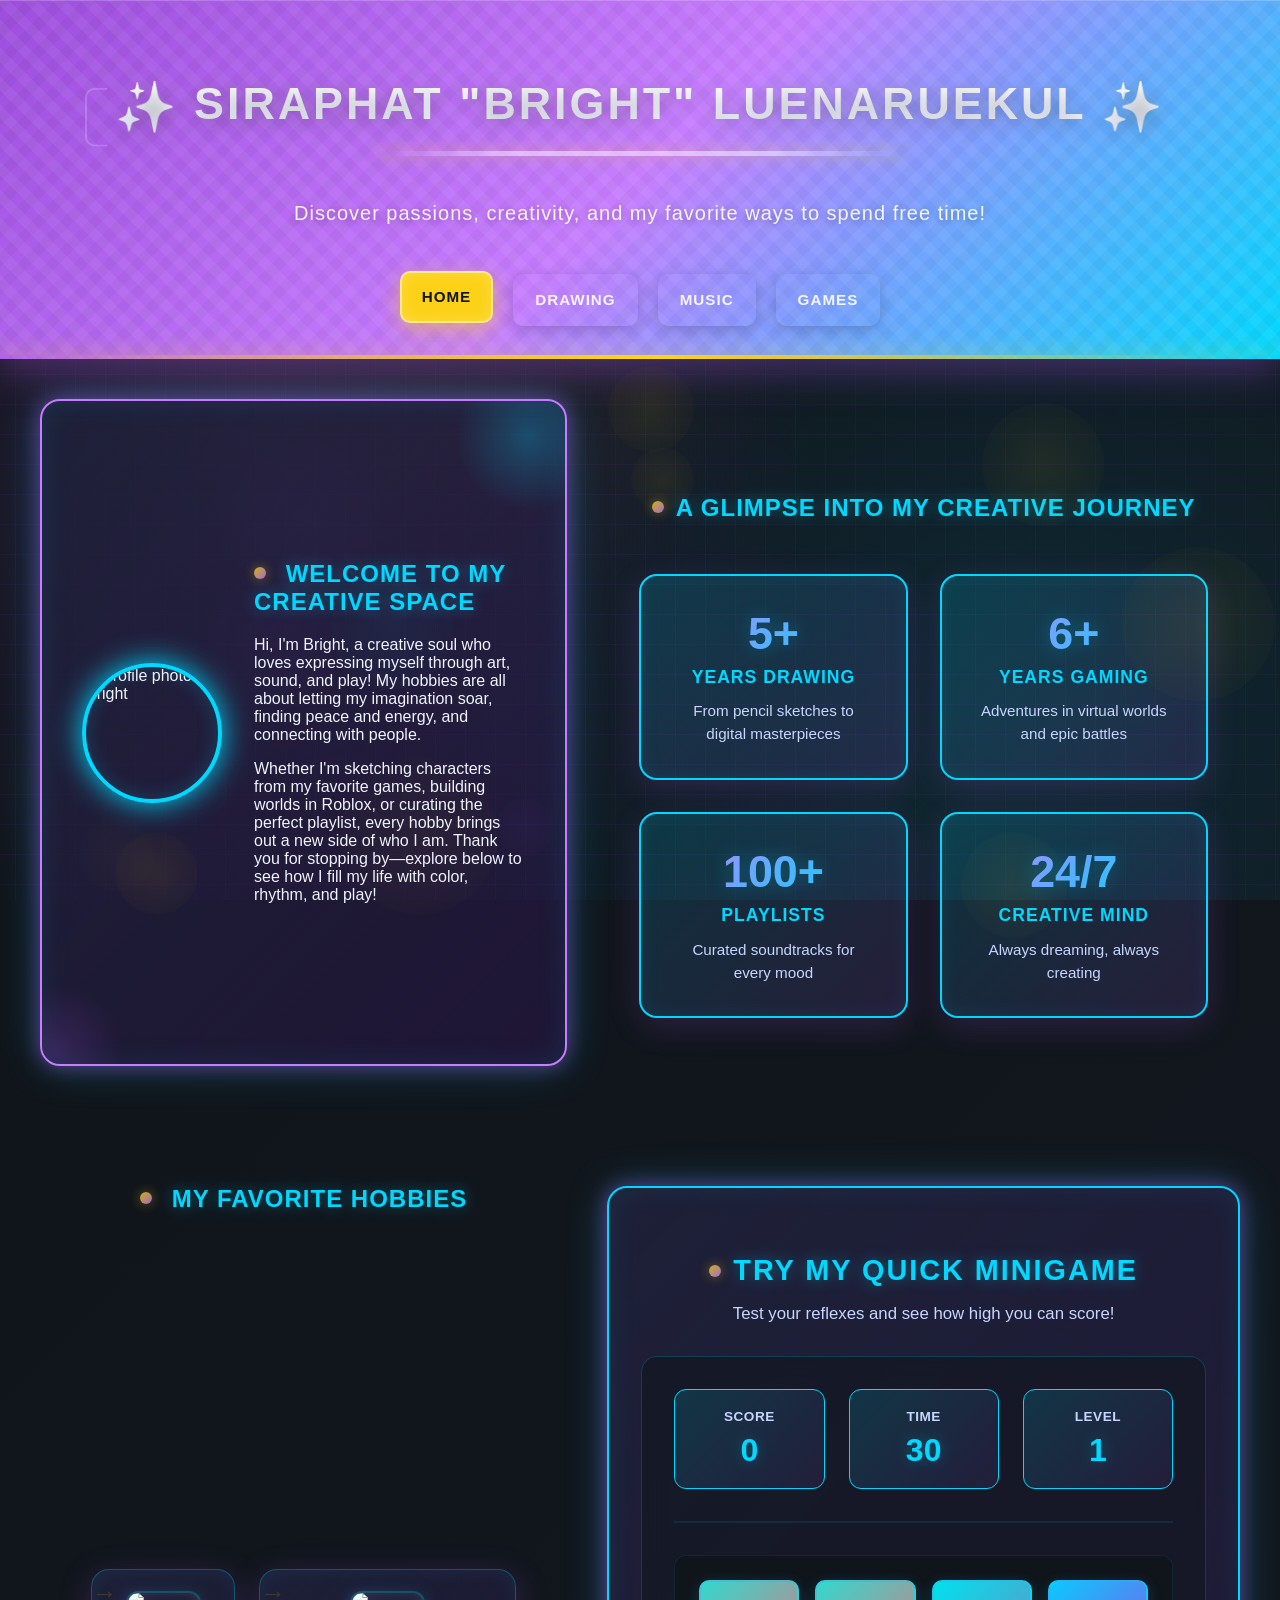
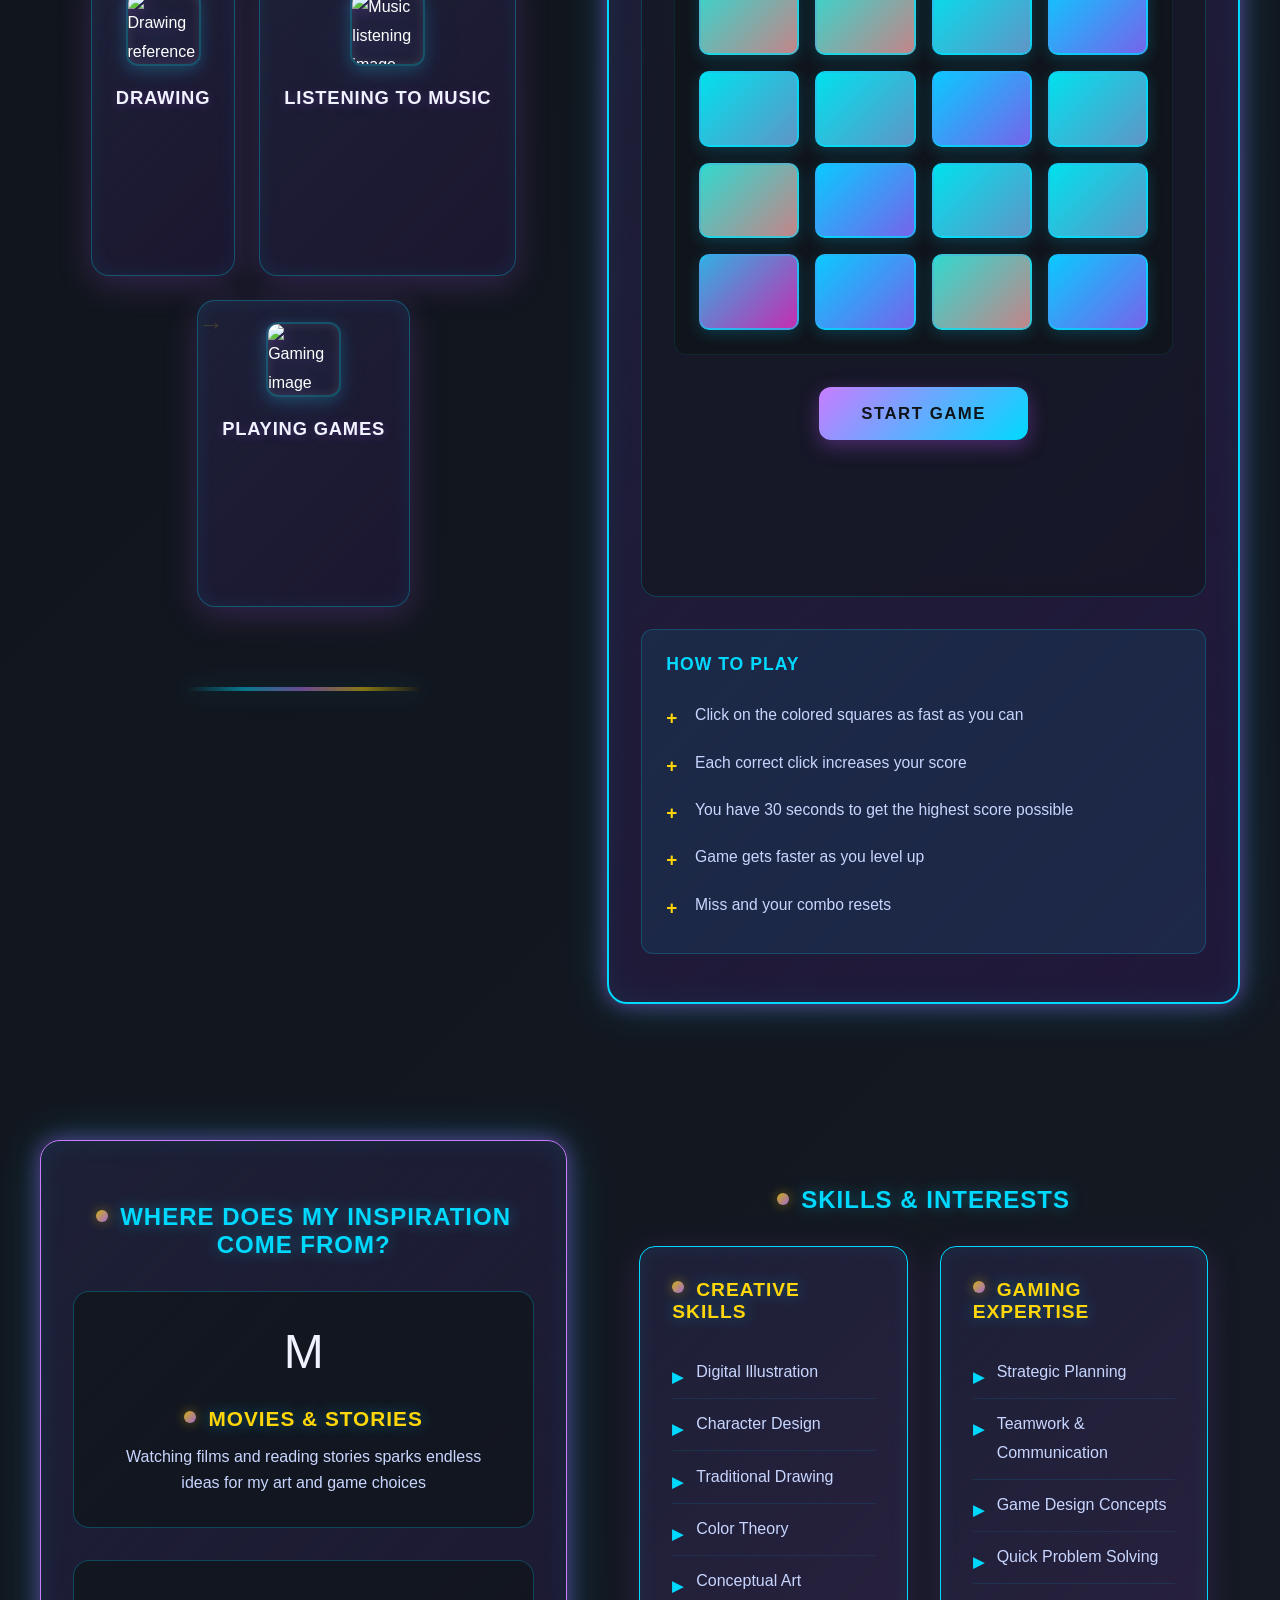
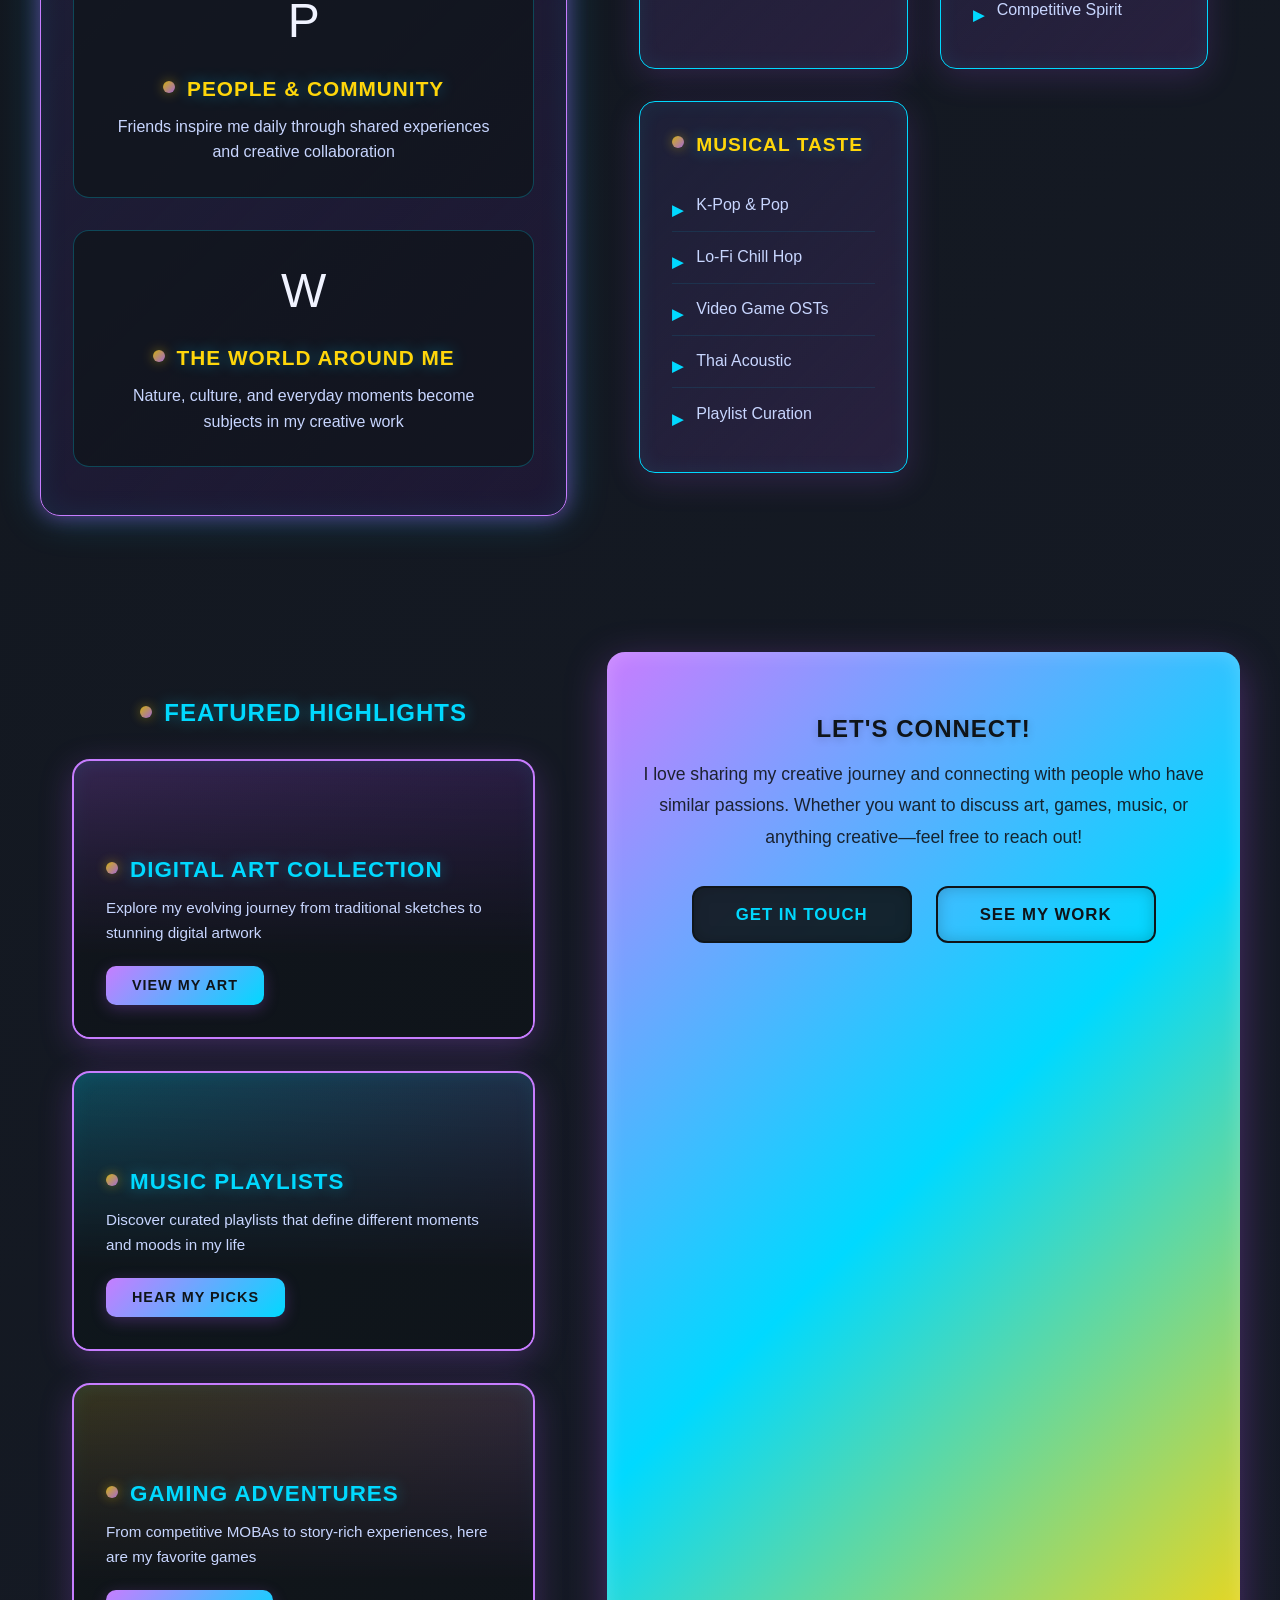
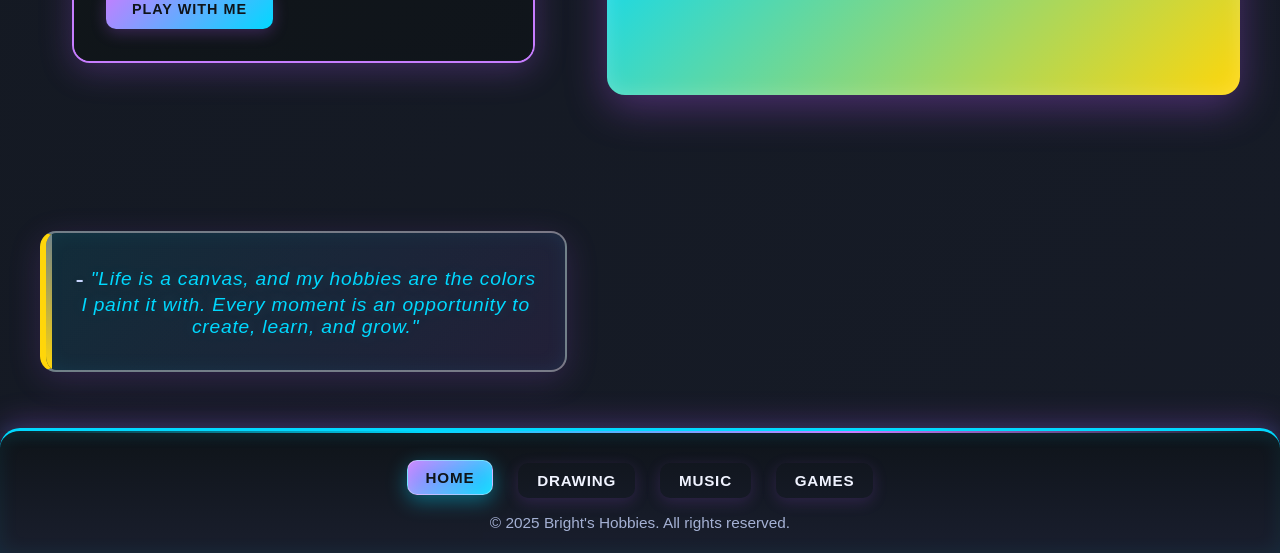
==== index.html @ bea77c14 "Add files via upload" ====
<!DOCTYPE html>
<html lang="en">
<head>
    <meta charset="utf-8">
    <meta name="viewport" content="width=device-width, initial-scale=1">
    <meta name="description" content="Bright's Hobbies — art, music, and games. Explore my favorite ways to spend free time: drawing, listening to music, and gaming.">
    <title>Bright's Hobbies</title>
    <link rel="stylesheet" href="style.css">
</head>
<body>
    <header>
        <div class="header-inner">
            <h1>
                <span style="font-size:1.1em;vertical-align:middle;">✨</span>
                Siraphat "Bright" Luenaruekul
                <span style="font-size:1.1em;vertical-align:middle;">✨</span>
            </h1>
            <p class="subtitle">Discover passions, creativity, and my favorite ways to spend free time!</p>

            <nav aria-label="Primary" class="primary-nav">
                <ul>
                    <li><a href="index.html" class="current" aria-current="page">Home</a></li>
                    <li><a href="drawing.html">Drawing</a></li>
                    <li><a href="music.html">Music</a></li>
                    <li><a href="games.html">Games</a></li>
                </ul>
            </nav>
        </div>
    </header>

    <main class="home-main" id="content">
        <!-- Welcome Section -->
        <section class="about-me" aria-labelledby="about-heading">
            <img src="https://images.unsplash.com/photo-1511512578047-dfb367046420?auto=format&fit=crop&w=400&q=80"
                 alt="Profile photo of Bright"
                 class="profile-img">
            <div>
                <h2 id="about-heading">
                    Welcome to My Creative Space
                </h2>
                <p>
                    Hi, I'm Bright, a creative soul who loves expressing myself through art, sound, and play!
                    My hobbies are all about letting my imagination soar, finding peace and energy, and connecting with people.
                </p>
                <p>
                    Whether I'm sketching characters from my favorite games, building worlds in Roblox, or curating the perfect playlist, every hobby brings out a new side of who I am.
                    Thank you for stopping by—explore below to see how I fill my life with color, rhythm, and play!
                </p>
            </div>
        </section>

        <!-- Quick Stats Section -->
        <section class="stats-section">
            <h2 style="grid-column: 1 / -1; text-align: center;">A Glimpse Into My Creative Journey</h2>
            <div class="stats-grid">
                <div class="stat-card">
                    <div class="stat-number">5+</div>
                    <div class="stat-label">Years Drawing</div>
                    <p class="stat-desc">From pencil sketches to digital masterpieces</p>
                </div>
                <div class="stat-card">
                    <div class="stat-number">6+</div>
                    <div class="stat-label">Years Gaming</div>
                    <p class="stat-desc">Adventures in virtual worlds and epic battles</p>
                </div>
                <div class="stat-card">
                    <div class="stat-number">100+</div>
                    <div class="stat-label">Playlists</div>
                    <p class="stat-desc">Curated soundtracks for every mood</p>
                </div>
                <div class="stat-card">
                    <div class="stat-number">24/7</div>
                    <div class="stat-label">Creative Mind</div>
                    <p class="stat-desc">Always dreaming, always creating</p>
                </div>
            </div>
        </section>

        <!-- Main Hobbies Grid -->
        <section class="hobbies-section" aria-labelledby="hobbies-heading">
            <h2 id="hobbies-heading" style="grid-column: 1 / -1; text-align: center;">
                My Favorite Hobbies
            </h2>

            <ul class="hobbies-grid" role="list">
                <li role="listitem">
                    <a href="drawing.html">
                        <img src="https://images.unsplash.com/photo-1506744038136-46273834b3fb?auto=format&fit=crop&w=400&q=80" alt="Drawing reference image">
                        <span>Drawing</span>
                    </a>
                </li>

                <li role="listitem">
                    <a href="music.html">
                        <img src="https://images.unsplash.com/photo-1511671782779-c97d3d27a1d4?auto=format&fit=crop&w=400&q=80" alt="Music listening image">
                        <span>Listening to Music</span>
                    </a>
                </li>

                <li role="listitem">
                    <a href="games.html">
                        <img src="https://images.unsplash.com/photo-1511512578047-dfb367046420?auto=format&fit=crop&w=400&q=80" alt="Gaming image">
                        <span>Playing Games</span>
                    </a>
                </li>
            </ul>

            <hr class="section-divider" aria-hidden="true">
        </section>

        <!-- MINIGAME SECTION -->
        <section class="minigame-section">
            <h2>Try My Quick Minigame</h2>
            <p class="minigame-subtitle">Test your reflexes and see how high you can score!</p>
            
            <div class="minigame-container">
                <div class="game-info">
                    <div class="game-stat">
                        <span class="stat-label">Score</span>
                        <span class="stat-value" id="gameScore">0</span>
                    </div>
                    <div class="game-stat">
                        <span class="stat-label">Time</span>
                        <span class="stat-value" id="gameTime">30</span>
                    </div>
                    <div class="game-stat">
                        <span class="stat-label">Level</span>
                        <span class="stat-value" id="gameLevel">1</span>
                    </div>
                </div>

                <div class="game-board" id="gameBoard">
                    <!-- Game squares will be generated here -->
                </div>

                <div class="game-controls">
                    <button id="startGameBtn" class="game-btn game-btn-start">Start Game</button>
                    <button id="restartGameBtn" class="game-btn game-btn-restart" style="display: none;">Play Again</button>
                </div>

                <div id="gameMessage" class="game-message"></div>
            </div>

            <div class="game-instructions">
                <h4>How to Play</h4>
                <ul>
                    <li>Click on the colored squares as fast as you can</li>
                    <li>Each correct click increases your score</li>
                    <li>You have 30 seconds to get the highest score possible</li>
                    <li>Game gets faster as you level up</li>
                    <li>Miss and your combo resets</li>
                </ul>
            </div>
        </section>

        <!-- Inspiration Section -->
        <section class="inspiration-section">
            <h2>Where Does My Inspiration Come From?</h2>
            <div class="inspiration-grid">
                <div class="inspiration-card">
                    <div class="inspiration-icon">M</div>
                    <h3>Movies & Stories</h3>
                    <p>Watching films and reading stories sparks endless ideas for my art and game choices</p>
                </div>
                <div class="inspiration-card">
                    <div class="inspiration-icon">P</div>
                    <h3>People & Community</h3>
                    <p>Friends inspire me daily through shared experiences and creative collaboration</p>
                </div>
                <div class="inspiration-card">
                    <div class="inspiration-icon">W</div>
                    <h3>The World Around Me</h3>
                    <p>Nature, culture, and everyday moments become subjects in my creative work</p>
                </div>
            </div>
        </section>

        <!-- Skills & Interests -->
        <section class="skills-section">
            <h2>Skills & Interests</h2>
            <div class="skills-container">
                <div class="skills-column">
                    <h3>Creative Skills</h3>
                    <ul class="skills-list">
                        <li>Digital Illustration</li>
                        <li>Character Design</li>
                        <li>Traditional Drawing</li>
                        <li>Color Theory</li>
                        <li>Conceptual Art</li>
                    </ul>
                </div>
                <div class="skills-column">
                    <h3>Gaming Expertise</h3>
                    <ul class="skills-list">
                        <li>Strategic Planning</li>
                        <li>Teamwork & Communication</li>
                        <li>Game Design Concepts</li>
                        <li>Quick Problem Solving</li>
                        <li>Competitive Spirit</li>
                    </ul>
                </div>
                <div class="skills-column">
                    <h3>Musical Taste</h3>
                    <ul class="skills-list">
                        <li>K-Pop & Pop</li>
                        <li>Lo-Fi Chill Hop</li>
                        <li>Video Game OSTs</li>
                        <li>Thai Acoustic</li>
                        <li>Playlist Curation</li>
                    </ul>
                </div>
            </div>
        </section>

        <!-- Featured Works Section -->
        <section class="featured-section">
            <h2>Featured Highlights</h2>
            <div class="featured-grid">
                <div class="featured-card featured-drawing">
                    <div class="featured-content">
                        <h3>Digital Art Collection</h3>
                        <p>Explore my evolving journey from traditional sketches to stunning digital artwork</p>
                        <a href="drawing.html" class="featured-link">View My Art</a>
                    </div>
                </div>
                <div class="featured-card featured-music">
                    <div class="featured-content">
                        <h3>Music Playlists</h3>
                        <p>Discover curated playlists that define different moments and moods in my life</p>
                        <a href="music.html" class="featured-link">Hear My Picks</a>
                    </div>
                </div>
                <div class="featured-card featured-games">
                    <div class="featured-content">
                        <h3>Gaming Adventures</h3>
                        <p>From competitive MOBAs to story-rich experiences, here are my favorite games</p>
                        <a href="games.html" class="featured-link">Play With Me</a>
                    </div>
                </div>
            </div>
        </section>

        <!-- Contact/Connect Section -->
        <section class="connect-section">
            <h2>Let's Connect!</h2>
            <p>I love sharing my creative journey and connecting with people who have similar passions. Whether you want to discuss art, games, music, or anything creative—feel free to reach out!</p>
            <div class="connect-buttons">
                <button class="connect-btn" onclick="alert('Email: bright@example.com')">Get In Touch</button>
                <a href="drawing.html" class="connect-btn connect-btn-secondary">See My Work</a>
            </div>
        </section>

        <!-- Testimonial/Quote Section -->
        <aside class="quote" aria-label="Quote">
            <span style="font-size:1.3em;vertical-align:middle;">-</span>
            <em>"Life is a canvas, and my hobbies are the colors I paint it with. Every moment is an opportunity to create, learn, and grow."</em>
        </aside>
    </main>

    <footer>
        <nav aria-label="Footer">
            <a href="index.html" class="current">Home</a>
            <a href="drawing.html">Drawing</a>
            <a href="music.html">Music</a>
            <a href="games.html">Games</a>
        </nav>
        <p>&copy; 2025 Bright's Hobbies. All rights reserved.</p>
    </footer>

    <script src="decorations.js"></script>
    <script src="page-transitions-advanced.js"></script>
    <script src="minigame.js"></script>
</body>
</html>
---- style.css ----
:root {
    /* New vibrant color theme */
    --bg1: #0f1419;
    --bg2: #1a1f2e;
    --primary: #9d4edd;
    --primary-light: #c77dff;
    --primary-dark: #5a189a;
    --accent-teal: #00d9ff;
    --accent-gold: #ffd60a;
    --accent-pink: #ff006e;
    --text: #f0f3ff;
    --text-secondary: #c8d6ff;
    --card-bg: #1e2139;
    --glass: rgba(15, 20, 25, 0.7);
    --neon-glow: 0 0 20px #9d4edd88, 0 0 40px #00d9ff44;
    --shadow: 0 4px 20px rgba(157, 78, 221, 0.2);
}

* {
    box-sizing: border-box;
}

body {
    margin: 0;
    font-family: 'Segoe UI', 'Roboto', 'Inter', Arial, sans-serif;
    min-height: 100vh;
    color: var(--text);
    background: linear-gradient(135deg, var(--bg1) 0%, var(--bg2) 50%, var(--primary-dark) 100%);
    background-size: 300% 300%;
    animation: animateBG 15s ease-in-out infinite;
    display: flex;
    flex-direction: column;
    position: relative;
    overflow-x: hidden;
}

@keyframes animateBG {
    0% { background-position: 0% 50%; }
    50% { background-position: 100% 50%; }
    100% { background-position: 0% 50%; }
}

/* Multi-layer background effects */
body::before {
    content: "";
    position: fixed;
    top: 0;
    left: 0;
    width: 100%;
    height: 100%;
    background: 
        radial-gradient(circle at 20% 50%, rgba(157, 78, 221, 0.15) 0%, transparent 50%),
        radial-gradient(circle at 80% 80%, rgba(0, 217, 255, 0.1) 0%, transparent 50%),
        radial-gradient(circle at 30% 20%, rgba(255, 214, 10, 0.08) 0%, transparent 40%);
    animation: gradientShift 20s ease-in-out infinite;
    pointer-events: none;
    z-index: 0;
}

@keyframes gradientShift {
    0%, 100% { 
        background: 
            radial-gradient(circle at 20% 50%, rgba(157, 78, 221, 0.15) 0%, transparent 50%),
            radial-gradient(circle at 80% 80%, rgba(0, 217, 255, 0.1) 0%, transparent 50%),
            radial-gradient(circle at 30% 20%, rgba(255, 214, 10, 0.08) 0%, transparent 40%);
    }
    50% { 
        background: 
            radial-gradient(circle at 80% 50%, rgba(157, 78, 221, 0.15) 0%, transparent 50%),
            radial-gradient(circle at 20% 80%, rgba(0, 217, 255, 0.1) 0%, transparent 50%),
            radial-gradient(circle at 70% 80%, rgba(255, 214, 10, 0.08) 0%, transparent 40%);
    }
}

/* Animated grid overlay */
body::after {
    content: "";
    position: fixed;
    top: 0;
    left: 0;
    width: 100%;
    height: 100%;
    background-image: 
        linear-gradient(0deg, transparent 24%, rgba(157, 78, 221, 0.05) 25%, rgba(157, 78, 221, 0.05) 26%, transparent 27%, transparent 74%, rgba(157, 78, 221, 0.05) 75%, rgba(157, 78, 221, 0.05) 76%, transparent 77%, transparent),
        linear-gradient(90deg, transparent 24%, rgba(0, 217, 255, 0.04) 25%, rgba(0, 217, 255, 0.04) 26%, transparent 27%, transparent 74%, rgba(0, 217, 255, 0.04) 75%, rgba(0, 217, 255, 0.04) 76%, transparent 77%, transparent);
    background-size: 60px 60px;
    pointer-events: none;
    z-index: 0;
    animation: gridMove 20s linear infinite;
}

@keyframes gridMove {
    0% { background-position: 0 0; }
    100% { background-position: 60px 60px; }
}

main, footer {
    position: relative;
    z-index: 2;
}

/* ====== HEADER STYLES ====== */
header {
    padding: 3rem 1rem 1.5rem 1rem;
    background: linear-gradient(135deg, var(--primary) 0%, var(--primary-light) 50%, var(--accent-teal) 100%);
    color: white;
    text-align: center;
    position: relative;
    box-shadow: 0 10px 40px rgba(157, 78, 221, 0.4), inset 0 1px 0 rgba(255,255,255,0.2);
    z-index: 10;
    overflow: hidden;
}

/* Header decorative patterns */
header::before {
    content: "";
    position: absolute;
    top: 0;
    left: 0;
    right: 0;
    bottom: 0;
    background: 
        repeating-linear-gradient(45deg, transparent, transparent 10px, rgba(255,255,255,0.05) 10px, rgba(255,255,255,0.05) 20px),
        repeating-linear-gradient(-45deg, transparent, transparent 10px, rgba(0,0,0,0.03) 10px, rgba(0,0,0,0.03) 20px);
    pointer-events: none;
}

header::after {
    content: "";
    position: absolute;
    bottom: 0;
    left: 0;
    right: 0;
    height: 4px;
    background: linear-gradient(90deg, transparent, var(--accent-gold), transparent);
    box-shadow: 0 0 20px rgba(255, 214, 10, 0.6);
}

header h1 {
    margin-bottom: 0.3em;
    font-size: 2.8rem;
    letter-spacing: 3px;
    text-shadow: 0 4px 20px rgba(0,0,0,0.3), 0 0 30px rgba(255,255,255,0.2);
    display: inline-block;
    position: relative;
    z-index: 2;
    font-weight: 900;
    text-transform: uppercase;
    background: linear-gradient(180deg, #ffffff 0%, #e0e7ff 100%);
    -webkit-background-clip: text;
    -webkit-text-fill-color: transparent;
    background-clip: text;
}

/* Decorative corner elements */
header h1::before {
    content: "";
    position: absolute;
    left: -30px;
    top: 50%;
    transform: translateY(-50%);
    width: 20px;
    height: 70%;
    border: 2px solid rgba(255,255,255,0.3);
    border-right: none;
    border-radius: 10px 0 0 10px;
    opacity: 0.6;
    animation: bracketGlow 2s ease-in-out infinite;
}

@keyframes bracketGlow {
    0%, 100% { box-shadow: 0 0 0 rgba(255, 214, 10, 0); }
    50% { box-shadow: inset 0 0 10px rgba(255, 214, 10, 0.4); }
}

header h1::after {
    content: "";
    display: block;
    margin: 15px auto 0 auto;
    width: 50%;
    height: 5px;
    border-radius: 3px;
    background: linear-gradient(90deg, transparent, rgba(255,255,255,0.5) 25%, rgba(255,255,255,0.5) 75%, transparent);
    transition: all 0.4s cubic-bezier(0.36, 1, 0.49, 0.98);
    box-shadow: 0 0 15px rgba(255, 214, 10, 0.4);
}

header:hover h1::after { 
    width: 80%;
    box-shadow: 0 0 25px rgba(255, 214, 10, 0.7), 0 0 40px rgba(0, 217, 255, 0.4);
}

.subtitle {
    font-size: 1.25rem;
    font-weight: 300;
    opacity: 0.95;
    text-shadow: 0 2px 8px rgba(0,0,0,0.3);
    position: relative;
    z-index: 2;
    letter-spacing: 1px;
    color: rgba(255,255,255,0.95);
}

.header-inner {
    max-width: 1100px;
    margin: 0 auto;
    display: flex;
    flex-direction: column;
    align-items: center;
    gap: 0.8rem;
    padding: 0 0.6rem;
    position: relative;
    z-index: 2;
}

.primary-nav {
    margin-top: 1rem;
    width: 100%;
}

.primary-nav ul {
    list-style: none;
    margin: 0;
    padding: 0;
    display: flex;
    gap: 1rem;
    justify-content: center;
    align-items: center;
    flex-wrap: wrap;
}

.primary-nav a {
    color: rgba(255,255,255,0.9);
    text-decoration: none;
    font-weight: 700;
    font-size: 1.05rem;
    padding: 10px 20px;
    border-radius: 10px;
    margin: 0 2px;
    transition: all 0.3s ease;
    border: 2px solid transparent;
    outline: none;
    box-shadow: 0 4px 15px rgba(0,0,0,0.2);
    display: inline-block;
    position: relative;
    overflow: hidden;
    text-transform: uppercase;
    letter-spacing: 1px;
    font-size: 0.95rem;
}

.primary-nav a::before {
    content: "";
    position: absolute;
    top: 0;
    left: -100%;
    width: 100%;
    height: 100%;
    background: rgba(255,255,255,0.2);
    transition: left 0.3s ease;
    z-index: -1;
}

.primary-nav a:hover::before {
    left: 0;
}

.primary-nav a.current,
.primary-nav a:hover,
.primary-nav a:focus {
    background: rgba(255, 214, 10, 0.95);
    color: #0f1419;
    border: 2px solid rgba(255,255,255,0.5);
    box-shadow: 0 6px 20px rgba(255, 214, 10, 0.5), inset 0 0 15px rgba(255,255,255,0.2);
    transform: translateY(-3px);
}

@media (max-width: 700px) {
    header h1 {
        font-size: 1.8rem;
        letter-spacing: 2px;
    }
    .primary-nav a { 
        padding: 8px 14px; 
        font-size: 0.85rem;
    }
}

/* ====== MAIN CONTENT ====== */
main.home-main {
    display: grid;
    grid-template-columns: 1fr 1.2fr;
    gap: 2.5rem;
    padding: 2.5rem;
}

@media (max-width: 900px) { 
    main.home-main { grid-template-columns: 1fr; } 
}

.about-me {
    background: linear-gradient(135deg, rgba(30, 33, 57, 0.9) 0%, rgba(90, 24, 154, 0.2) 100%);
    border-radius: 20px;
    box-shadow: var(--neon-glow), inset 0 0 30px rgba(0, 217, 255, 0.1);
    border: 2px solid var(--primary-light);
    padding: 2.5rem;
    display: flex;
    flex-direction: row;
    align-items: center;
    gap: 2rem;
    margin-bottom: 2rem;
    min-width: 220px;
    position: relative;
    overflow: hidden;
    transition: all 0.4s cubic-bezier(0.34, 1.56, 0.64, 1);
}

/* Decorative corner orbs */
.about-me::before {
    content: "";
    position: absolute;
    top: -40px;
    right: -40px;
    width: 150px;
    height: 150px;
    background: radial-gradient(circle, rgba(0, 217, 255, 0.25) 0%, transparent 70%);
    border-radius: 50%;
    animation: float-elem 5s ease-in-out infinite;
    z-index: 1;
}

.about-me::after {
    content: "";
    position: absolute;
    bottom: -50px;
    left: -50px;
    width: 130px;
    height: 130px;
    background: radial-gradient(circle, rgba(157, 78, 221, 0.2) 0%, transparent 70%);
    border-radius: 50%;
    animation: float-elem 6s ease-in-out infinite reverse;
    z-index: 1;
}

@keyframes float-elem {
    0%, 100% { transform: translate(0, 0) scale(1); }
    50% { transform: translate(20px, -20px) scale(1.15); }
}

.about-me:hover {
    transform: translateY(-10px);
    box-shadow: 0 0 40px #9d4edd, 0 0 60px #00d9ff60, inset 0 0 40px rgba(0, 217, 255, 0.15);
    border-color: var(--accent-teal);
}

.about-me .profile-img {
    width: 140px;
    height: 140px;
    border-radius: 50%;
    object-fit: cover;
    border: 4px solid var(--accent-teal);
    box-shadow: 0 0 30px var(--accent-teal), inset 0 0 20px rgba(0, 217, 255, 0.2);
    transition: all 0.4s ease;
    flex-shrink: 0;
    position: relative;
    z-index: 3;
}

.about-me .profile-img::after {
    content: "";
    position: absolute;
    inset: -6px;
    border-radius: 50%;
    border: 2px solid var(--accent-gold);
    opacity: 0;
    animation: pulse-border 2.5s ease-in-out infinite;
}

@keyframes pulse-border {
    0%, 100% { transform: scale(1); opacity: 0; }
    50% { transform: scale(1.08); opacity: 0.8; }
}

.about-me .profile-img:hover {
    transform: scale(1.12) rotate(-5deg);
    filter: brightness(1.2);
    box-shadow: 0 0 40px var(--accent-teal), 0 0 60px rgba(0, 217, 255, 0.4), inset 0 0 25px rgba(0, 217, 255, 0.3);
}

@media (max-width: 700px) { 
    .about-me { 
        flex-direction: column; 
        text-align: center; 
        gap: 1rem;
    } 
}

.hobbies-list {
    background: linear-gradient(135deg, rgba(30, 33, 57, 0.9) 0%, rgba(0, 217, 255, 0.1) 100%);
    border-radius: 20px;
    padding: 2rem;
    min-width: 220px;
    box-shadow: var(--neon-glow), inset 0 0 30px rgba(0, 217, 255, 0.08);
    border: 2px solid var(--accent-teal);
    position: relative;
    overflow: hidden;
}

.hobbies-list::before {
    content: "";
    position: absolute;
    top: 0;
    right: 0;
    width: 200px;
    height: 200px;
    background: linear-gradient(135deg, rgba(0, 217, 255, 0.15) 0%, transparent 60%);
    border-radius: 0 0 0 200px;
    pointer-events: none;
}

.hobbies-list::after {
    content: "";
    position: absolute;
    bottom: 0;
    left: 0;
    width: 150px;
    height: 150px;
    background: linear-gradient(45deg, rgba(157, 78, 221, 0.12) 0%, transparent 60%);
    border-radius: 0 150px 0 0;
    pointer-events: none;
}

.hobbies-grid, .games-grid {
    display: flex;
    flex-direction: row;
    list-style: none;
    gap: 1.5rem;
    flex-wrap: wrap;
    padding: 0;
    margin: 1.5rem 0 0 0;
    justify-content: center;
    position: relative;
    z-index: 2;
}

.hobbies-grid li, .games-grid li {
    background: linear-gradient(135deg, rgba(30, 33, 57, 0.95) 0%, rgba(90, 24, 154, 0.15) 100%);
    border-radius: 18px;
    box-shadow: 0 8px 32px rgba(157, 78, 221, 0.25), inset 0 0 20px rgba(0, 217, 255, 0.08);
    position: relative;
    overflow: hidden;
    transition: all 0.35s cubic-bezier(0.34, 1.56, 0.64, 1);
    border: 1.5px solid rgba(0, 217, 255, 0.3);
}

.hobbies-grid li::before {
    content: "";
    position: absolute;
    top: -50%;
    right: -50%;
    width: 250px;
    height: 250px;
    background: radial-gradient(circle, rgba(0, 217, 255, 0.3) 0%, transparent 70%);
    opacity: 0;
    transition: opacity 0.3s ease;
    z-index: 1;
}

.hobbies-grid li::after {
    content: "";
    position: absolute;
    bottom: 0;
    left: 0;
    right: 0;
    height: 3px;
    background: linear-gradient(90deg, transparent, var(--accent-gold), var(--accent-teal), transparent);
    opacity: 0;
    transition: opacity 0.3s ease;
    z-index: 1;
    box-shadow: 0 0 10px rgba(255, 214, 10, 0.4);
}

.hobbies-grid li:hover, .games-grid li:hover {
    transform: translateY(-12px) scale(1.1) rotate(-2deg);
    box-shadow: 0 0 40px #9d4edd, 0 0 60px #00d9ff70, inset 0 0 30px rgba(0, 217, 255, 0.15);
    border-color: rgba(0, 217, 255, 0.6);
}

.hobbies-grid li:hover::before,
.hobbies-grid li:hover::after {
    opacity: 1;
}

.hobbies-grid a, .games-grid a {
    display: flex;
    flex-direction: column;
    align-items: center;
    text-decoration: none;
    color: var(--text);
    padding: 1.3rem 1.5rem;
    transition: color 0.2s;
    position: relative;
    z-index: 2;
}

.hobbies-grid a::after, .games-grid a::after {
    content: "→";
    position: absolute;
    bottom: 18px;
    right: 18px;
    font-size: 1.6em;
    color: var(--accent-gold);
    opacity: 0.15;
    pointer-events: none;
    transition: all 0.35s cubic-bezier(0.34, 1.56, 0.64, 1);
    font-weight: 900;
}

.hobbies-grid li:hover a::after { 
    opacity: 1;
    transform: translateX(8px) scale(1.3);
    color: var(--accent-teal);
}

.hobbies-grid a span, .games-grid a span {
    margin-top: 0.8em;
    font-weight: 800;
    font-size: 1.15rem;
    letter-spacing: 0.8px;
    text-shadow: 0 2px 10px rgba(157, 78, 221, 0.3);
    text-transform: uppercase;
}

.hobbies-grid img, .games-grid img {
    width: 75px;
    height: 75px;
    object-fit: cover;
    border-radius: 12px;
    filter: drop-shadow(0 4px 8px rgba(157, 78, 221, 0.3)) brightness(1.1);
    box-shadow: 0 4px 16px rgba(0, 217, 255, 0.2), inset 0 0 12px rgba(255,255,255,0.1);
    transition: all 0.4s cubic-bezier(0.34, 1.56, 0.64, 1);
    border: 2px solid rgba(0, 217, 255, 0.25);
}

.hobbies-grid li:hover img, .games-grid li:hover img {
    filter: drop-shadow(0 8px 20px rgba(0, 217, 255, 0.5)) brightness(1.3);
    transform: scale(1.2) rotate(-4deg);
    border-color: var(--accent-gold);
    box-shadow: 0 8px 24px rgba(0, 217, 255, 0.4), inset 0 0 15px rgba(0, 217, 255, 0.2);
}

/* ====== GAME CARDS ====== */

.games-section {
    display: flex;
    flex-direction: column;
    align-items: center;
}

.games-section h2 {
    text-align: center;
    position: relative;
    color: var(--accent-teal);
    text-transform: uppercase;
    letter-spacing: 2px;
}

.games-section h2::after {
    content: "";
    display: block;
    width: 100px;
    height: 5px;
    background: linear-gradient(90deg, var(--primary-light), var(--accent-teal), var(--accent-gold));
    margin: 1.2em auto 0;
    border-radius: 3px;
    box-shadow: 0 0 20px rgba(0, 217, 255, 0.5), 0 0 40px rgba(157, 78, 221, 0.3);
}

.animated-cards-grid {
    display: grid;
    grid-template-columns: repeat(auto-fit, minmax(220px, 1fr));
    gap: 2.5rem;
    width: 100%;
    max-width: 900px;
    margin-top: 2rem;
}

.game-card {
    background: linear-gradient(135deg, rgba(30, 33, 57, 0.95) 0%, rgba(90, 24, 154, 0.2) 100%);
    border-radius: 20px;
    box-shadow: 0 8px 32px rgba(157, 78, 221, 0.3), inset 0 0 20px rgba(0, 217, 255, 0.08);
    overflow: hidden;
    cursor: pointer;
    transition: all 0.4s cubic-bezier(0.23, 1.02, 0.71, 0.97);
    position: relative;
    display: flex;
    flex-direction: column;
    align-items: center;
    min-height: 360px;
    text-align: center;
    border: 1.5px solid rgba(0, 217, 255, 0.3);
}

.game-card::before {
    content: "";
    position: absolute;
    top: 0;
    left: 0;
    right: 0;
    height: 5px;
    background: linear-gradient(90deg, var(--accent-gold), var(--primary-light), var(--accent-teal), transparent);
    opacity: 0;
    transition: opacity 0.3s ease, box-shadow 0.3s ease;
    box-shadow: 0 0 20px rgba(0, 217, 255, 0.6);
    z-index: 10;
}

.game-card::after {
    content: "";
    position: absolute;
    inset: 0;
    border-radius: 20px;
    background: radial-gradient(circle at 30% 30%, rgba(255,255,255,0.15) 0%, transparent 50%);
    opacity: 0;
    transition: opacity 0.3s ease;
    z-index: 1;
}

.game-card:hover::before,
.game-card:hover::after,
.game-card:focus-within::before,
.game-card:focus-within::after {
    opacity: 1;
}

.game-card:hover, .game-card:focus-within {
    transform: translateY(-18px) scale(1.08) rotate(-2deg);
    box-shadow: 0 0 50px #9d4edd, 0 0 80px #00d9ff70, inset 0 0 40px rgba(0, 217, 255, 0.15);
    background: linear-gradient(135deg, rgba(157, 78, 221, 0.2) 0%, var(--card-bg) 80%);
    border-color: rgba(0, 217, 255, 0.6);
}

.game-card img {
    width: 85%;
    max-width: 180px;
    height: 180px;
    object-fit: cover;
    margin-top: 1.5rem;
    border-radius: 16px;
    box-shadow: 0 8px 24px rgba(157, 78, 221, 0.4), inset 0 0 15px rgba(0, 217, 255, 0.1);
    transition: all 0.4s cubic-bezier(0.34, 1.56, 0.64, 1);
    border: 2px solid rgba(0, 217, 255, 0.25);
    position: relative;
    z-index: 2;
}

.game-card:hover img, .game-card:focus-within img {
    transform: scale(1.1) rotate(5deg);
    box-shadow: 0 12px 40px rgba(0, 217, 255, 0.5), inset 0 0 20px rgba(0, 217, 255, 0.2);
    border-color: var(--accent-gold);
}

.game-card-title {
    font-weight: 900;
    font-size: 1.25rem;
    letter-spacing: 1px;
    color: var(--accent-teal);
    margin: 1.5em 0 0 0;
    text-shadow: 0 0 15px rgba(0, 217, 255, 0.3);
    position: relative;
    z-index: 2;
    text-transform: uppercase;
}

.game-card-desc {
    color: var(--text-secondary);
    margin: 0.9em 1.2em 1.7em 1.2em;
    font-size: 1.04em;
    min-height: 70px;
    opacity: 0.9;
    position: relative;
    z-index: 2;
    line-height: 1.6;
}

.game-card-link {
    background: linear-gradient(135deg, var(--primary-light) 0%, var(--accent-teal) 100%);
    color: var(--bg1);
    text-decoration: none;
    font-weight: 700;
    padding: 0.6em 1.8em;
    border-radius: 10px;
    transition: all 0.3s ease;
    margin-bottom: 1.5em;
    box-shadow: 0 4px 16px rgba(157, 78, 221, 0.4), inset 0 0 10px rgba(255,255,255,0.2);
    border: none;
    outline: none;
    font-size: 1.05em;
    display: inline-block;
    position: relative;
    overflow: hidden;
    z-index: 2;
    cursor: pointer;
    text-transform: uppercase;
    letter-spacing: 1px;
}

.game-card-link::before {
    content: "";
    position: absolute;
    top: 0;
    left: -100%;
    width: 100%;
    height: 100%;
    background: rgba(255, 255, 255, 0.3);
    transition: left 0.4s ease;
    z-index: -1;
}

.game-card-link:hover::before {
    left: 100%;
}

.game-card-link:hover, .game-card-link:focus {
    background: linear-gradient(135deg, var(--accent-gold) 0%, var(--primary-light) 100%);
    color: var(--bg1);
    box-shadow: 0 8px 28px rgba(255, 214, 10, 0.5), inset 0 0 15px rgba(255,255,255,0.3);
    transform: translateY(-4px);
}

@media (max-width: 900px) {
    .animated-cards-grid {
        grid-template-columns: 1fr 1fr;
    }
}

@media (max-width: 650px) {
    .animated-cards-grid {
        grid-template-columns: 1fr;
        gap: 1.5rem;
    }
    .game-card {
        min-height: 330px;
    }
}

/* ====== HOBBY PAGES ====== */

main.hobby-main {
    display: flex;
    flex-direction: column;
    gap: 2.5rem;
    padding: 2.5rem;
}

.hobby-content {
    display: flex;
    align-items: center;
    gap: 2.5rem;
    background: linear-gradient(135deg, rgba(30, 33, 57, 0.95) 0%, rgba(90, 24, 154, 0.15) 100%);
    border-radius: 20px;
    padding: 2rem;
    box-shadow: var(--neon-glow), inset 0 0 30px rgba(0, 217, 255, 0.1);
    position: relative;
    border: 1.5px solid var(--primary-light);
    transition: all 0.4s ease;
    overflow: hidden;
}

.hobby-content::before {
    content: "";
    position: absolute;
    top: -50%;
    right: -50%;
    width: 350px;
    height: 350px;
    background: radial-gradient(circle, rgba(0, 217, 255, 0.1) 0%, transparent 70%);
    opacity: 0;
    transition: all 0.4s ease;
    pointer-events: none;
    animation: float-slow 7s ease-in-out infinite paused;
}

.hobby-content::after {
    content: "";
    position: absolute;
    bottom: -40px;
    left: -40px;
    width: 180px;
    height: 180px;
    background: linear-gradient(135deg, rgba(157, 78, 221, 0.1) 0%, transparent 70%);
    border-radius: 50%;
    opacity: 0;
    transition: opacity 0.4s ease;
}

.hobby-content:hover::before {
    opacity: 1;
    animation-play-state: running;
}

.hobby-content:hover::after {
    opacity: 1;
}

@keyframes float-slow {
    0%, 100% { transform: translate(0, 0); }
    50% { transform: translate(25px, -25px); }
}

.hobby-content:hover {
    transform: translateY(-8px);
    box-shadow: 0 0 50px #9d4edd, 0 0 70px #00d9ff50, inset 0 0 40px rgba(0, 217, 255, 0.15);
    border-color: var(--accent-teal);
}

.hobby-content .hobby-img {
    width: 200px;
    min-width: 130px;
    max-height: 260px;
    border-radius: 18px;
    object-fit: cover;
    box-shadow: 0 8px 32px rgba(157, 78, 221, 0.4), inset 0 0 15px rgba(0, 217, 255, 0.1);
    margin: 0 0 0 1.5rem;
    transition: all 0.35s ease;
    border: 2px solid var(--accent-teal);
    position: relative;
    z-index: 2;
}

.hobby-content:hover .hobby-img:hover {
    transform: scale(1.14) rotate(4deg);
    box-shadow: 0 12px 48px rgba(0, 217, 255, 0.6), inset 0 0 25px rgba(0, 217, 255, 0.2);
    filter: brightness(1.2);
    border-color: var(--accent-gold);
}

@media (max-width: 1000px) {
    .hobby-content { 
        flex-direction: column; 
        align-items: flex-start; 
    }
    .hobby-content .hobby-img { 
        margin-left: 0; 
        margin-top: 1.5rem; 
    }
}

.hobby-table-section {
    background: linear-gradient(135deg, rgba(30, 33, 57, 0.95) 0%, rgba(0, 217, 255, 0.08) 100%);
    border-radius: 18px;
    margin-top: 1.5em;
    padding: 2em;
    border: 1.5px solid var(--accent-gold);
    box-shadow: 0 8px 32px rgba(157, 78, 221, 0.3), inset 0 0 20px rgba(0, 217, 255, 0.08);
    position: relative;
    overflow: hidden;
}

.hobby-table-section::before {
    content: "";
    position: absolute;
    top: -120px;
    right: -120px;
    width: 300px;
    height: 300px;
    background: radial-gradient(circle, rgba(255, 214, 10, 0.12) 0%, transparent 70%);
    pointer-events: none;
}

.hobby-table-section h3 {
    position: relative;
    z-index: 2;
    color: var(--accent-gold);
    text-transform: uppercase;
    letter-spacing: 1px;
}

table {
    width: 100%;
    border-collapse: collapse;
    background: var(--glass);
    margin-top: 1rem;
    border-radius: 12px;
    overflow: hidden;
    font-size: 1em;
    position: relative;
    z-index: 2;
    box-shadow: inset 0 0 20px rgba(0, 217, 255, 0.08);
}

th, td {
    padding: 1em 1.2em;
    text-align: left;
    border-bottom: 1px solid rgba(0, 217, 255, 0.2);
    transition: all 0.3s ease;
}

th {
    background: linear-gradient(90deg, var(--primary-light), var(--accent-teal));
    color: var(--bg1);
    font-weight: 800;
    letter-spacing: 1px;
    text-shadow: 0 1px 3px rgba(0,0,0,0.2);
    box-shadow: inset 0 0 15px rgba(255,255,255,0.1);
    text-transform: uppercase;
    font-size: 0.95em;
}

td {
    background: transparent;
    color: var(--text-secondary);
}

tr:hover td {
    background: rgba(0, 217, 255, 0.1);
    color: var(--accent-teal);
    padding-left: 1.5em;
}

aside {
    margin-top: 1.8rem;
    background: linear-gradient(135deg, var(--primary-light) 0%, var(--accent-teal) 50%, var(--accent-gold) 100%);
    color: var(--bg1);
    padding: 1.5rem 1.8rem;
    border-radius: 16px;
    font-size: 1.2rem;
    font-weight: 700;
    box-shadow: 0 8px 32px rgba(157, 78, 221, 0.4), inset 0 0 20px rgba(255,255,255,0.2);
    border: 2px solid rgba(255,255,255,0.4);
    text-shadow: 0 2px 8px rgba(0,0,0,0.15);
    letter-spacing: 0.8px;
    position: relative;
    overflow: hidden;
    transition: all 0.4s cubic-bezier(0.34, 1.56, 0.64, 1);
}

aside::before {
    content: "";
    position: absolute;
    left: 0;
    top: 0;
    bottom: 0;
    width: 6px;
    background: linear-gradient(180deg, rgba(255,255,255,0.4), var(--accent-gold));
    transform: scaleY(0);
    transform-origin: center;
    animation: sidebarExpand 0.7s cubic-bezier(0.34, 1.56, 0.64, 1) 0.2s forwards;
}

@keyframes sidebarExpand {
    to { transform: scaleY(1); }
}

aside:hover {
    transform: translateY(-6px);
    box-shadow: 0 12px 40px rgba(157, 78, 221, 0.5), inset 0 0 30px rgba(255,255,255,0.3);
}

aside strong { 
    color: var(--bg1);
    font-weight: 900;
}

/* ====== STATS SECTION ====== */

.stats-section {
    display: grid;
    grid-template-columns: repeat(auto-fit, minmax(200px, 1fr));
    gap: 2rem;
    padding: 3rem 2rem;
    margin: 2rem 0;
}

.stats-grid {
    display: grid;
    grid-template-columns: repeat(auto-fit, minmax(200px, 1fr));
    gap: 2rem;
    width: 100%;
    grid-column: 1 / -1;
}

.stat-card {
    background: linear-gradient(135deg, rgba(0, 217, 255, 0.15) 0%, rgba(157, 78, 221, 0.15) 100%);
    border: 2px solid var(--accent-teal);
    border-radius: 18px;
    padding: 2rem;
    text-align: center;
    transition: all 0.4s cubic-bezier(0.34, 1.56, 0.64, 1);
    position: relative;
    overflow: hidden;
    box-shadow: 0 8px 32px rgba(157, 78, 221, 0.2), inset 0 0 20px rgba(0, 217, 255, 0.08);
}

.stat-card::before {
    content: "";
    position: absolute;
    top: -50%;
    right: -50%;
    width: 200px;
    height: 200px;
    background: radial-gradient(circle, rgba(0, 217, 255, 0.2) 0%, transparent 70%);
    opacity: 0;
    transition: opacity 0.3s ease;
    z-index: 1;
}

.stat-card:hover {
    transform: translateY(-10px) scale(1.05);
    box-shadow: 0 0 40px #9d4edd, 0 0 60px #00d9ff50, inset 0 0 30px rgba(0, 217, 255, 0.15);
    border-color: var(--accent-gold);
}

.stat-card:hover::before {
    opacity: 1;
}

.stat-number {
    font-size: 2.8rem;
    font-weight: 900;
    background: linear-gradient(135deg, var(--primary-light), var(--accent-teal));
    -webkit-background-clip: text;
    -webkit-text-fill-color: transparent;
    background-clip: text;
    margin-bottom: 0.5rem;
    text-shadow: 0 0 20px rgba(0, 217, 255, 0.3);
}

.stat-label {
    font-size: 1.1rem;
    font-weight: 700;
    color: var(--accent-teal);
    margin-bottom: 0.8rem;
    text-transform: uppercase;
    letter-spacing: 1px;
}

.stat-desc {
    color: var(--text-secondary);
    font-size: 0.95rem;
    margin: 0;
    line-height: 1.5;
}

/* ====== HOBBIES SECTION ====== */

.hobbies-section {
    display: grid;
    gap: 2rem;
    padding: 2rem 0;
}

/* ====== INSPIRATION SECTION ====== */

.inspiration-section {
    background: linear-gradient(135deg, rgba(30, 33, 57, 0.9) 0%, rgba(90, 24, 154, 0.15) 100%);
    border: 1.5px solid var(--primary-light);
    border-radius: 20px;
    padding: 3rem 2rem;
    margin: 3rem 0;
    box-shadow: var(--neon-glow), inset 0 0 30px rgba(0, 217, 255, 0.08);
}

.inspiration-section h2 {
    text-align: center;
    margin-bottom: 2rem;
    color: var(--accent-teal);
}

.inspiration-grid {
    display: grid;
    grid-template-columns: repeat(auto-fit, minmax(250px, 1fr));
    gap: 2rem;
}

.inspiration-card {
    background: var(--glass);
    border: 1.5px solid rgba(0, 217, 255, 0.25);
    border-radius: 16px;
    padding: 2rem;
    text-align: center;
    transition: all 0.4s ease;
    position: relative;
    overflow: hidden;
}

.inspiration-card::before {
    content: "";
    position: absolute;
    top: 0;
    left: -100%;
    width: 100%;
    height: 100%;
    background: linear-gradient(90deg, transparent, rgba(0, 217, 255, 0.1), transparent);
    transition: left 0.5s ease;
}

.inspiration-card:hover::before {
    left: 100%;
}

.inspiration-card:hover {
    transform: translateY(-10px);
    box-shadow: 0 0 35px #9d4edd, 0 0 60px #00d9ff40;
    border-color: var(--accent-teal);
}

.inspiration-icon {
    font-size: 3rem;
    margin-bottom: 1rem;
    display: inline-block;
    transform: scale(1);
    transition: all 0.3s ease;
}

.inspiration-card:hover .inspiration-icon {
    transform: scale(1.2) rotate(10deg);
}

.inspiration-card h3 {
    color: var(--accent-gold);
    font-size: 1.3rem;
    margin-bottom: 0.8rem;
    text-transform: uppercase;
    letter-spacing: 1px;
}

.inspiration-card p {
    color: var(--text-secondary);
    line-height: 1.6;
    margin: 0;
}

/* ====== SKILLS SECTION ====== */

.skills-section {
    padding: 3rem 2rem;
    margin: 2rem 0;
}

.skills-section h2 {
    text-align: center;
    margin-bottom: 2rem;
}

.skills-container {
    display: grid;
    grid-template-columns: repeat(auto-fit, minmax(250px, 1fr));
    gap: 2rem;
}

.skills-column {
    background: linear-gradient(135deg, rgba(30, 33, 57, 0.95) 0%, rgba(157, 78, 221, 0.15) 100%);
    border: 1.5px solid var(--accent-teal);
    border-radius: 16px;
    padding: 2rem;
    transition: all 0.4s ease;
    box-shadow: 0 8px 32px rgba(157, 78, 221, 0.2), inset 0 0 20px rgba(0, 217, 255, 0.08);
}

.skills-column:hover {
    transform: translateY(-8px);
    box-shadow: 0 0 40px #9d4edd, 0 0 60px #00d9ff50;
    border-color: var(--accent-gold);
}

.skills-column h3 {
    color: var(--accent-gold);
    margin-top: 0;
    margin-bottom: 1.5rem;
    text-transform: uppercase;
    letter-spacing: 1px;
    font-size: 1.2rem;
}

.skills-list {
    list-style: none;
    padding: 0;
    margin: 0;
}

.skills-list li {
    color: var(--text-secondary);
    padding: 0.7rem 0;
    padding-left: 1.5rem;
    position: relative;
    border-bottom: 1px solid rgba(0, 217, 255, 0.1);
    transition: all 0.2s ease;
}

.skills-list li:last-child {
    border-bottom: none;
}

.skills-list li::before {
    content: "▸";
    position: absolute;
    left: 0;
    color: var(--accent-teal);
    font-weight: bold;
    font-size: 1.3em;
}

.skills-list li:hover {
    color: var(--accent-teal);
    padding-left: 2rem;
}

/* ====== FEATURED SECTION ====== */

.featured-section {
    padding: 3rem 2rem;
    margin: 2rem 0;
}

.featured-section h2 {
    text-align: center;
    margin-bottom: 2rem;
}

.featured-grid {
    display: grid;
    grid-template-columns: repeat(auto-fit, minmax(280px, 1fr));
    gap: 2rem;
}

.featured-card {
    background: linear-gradient(135deg, rgba(30, 33, 57, 0.95) 0%, rgba(90, 24, 154, 0.2) 100%);
    border: 2px solid var(--primary-light);
    border-radius: 18px;
    height: 280px;
    display: flex;
    align-items: flex-end;
    padding: 2rem;
    position: relative;
    overflow: hidden;
    cursor: pointer;
    transition: all 0.4s cubic-bezier(0.34, 1.56, 0.64, 1);
    box-shadow: 0 8px 32px rgba(157, 78, 221, 0.3), inset 0 0 20px rgba(0, 217, 255, 0.08);
}

.featured-drawing {
    background: linear-gradient(135deg, rgba(157, 78, 221, 0.25) 0%, rgba(90, 24, 154, 0.2) 100%), url('https://images.unsplash.com/photo-1506744038136-46273834b3fb?auto=format&fit=crop&w=600&q=80');
    background-size: cover;
    background-position: center;
}

.featured-music {
    background: linear-gradient(135deg, rgba(0, 217, 255, 0.25) 0%, rgba(157, 78, 221, 0.15) 100%), url('https://images.unsplash.com/photo-1511671782779-c97d3d27a1d4?auto=format&fit=crop&w=600&q=80');
    background-size: cover;
    background-position: center;
}

.featured-games {
    background: linear-gradient(135deg, rgba(255, 214, 10, 0.15) 0%, rgba(157, 78, 221, 0.2) 100%), url('https://images.unsplash.com/photo-1511512578047-dfb367046420?auto=format&fit=crop&w=600&q=80');
    background-size: cover;
    background-position: center;
}

.featured-card::before {
    content: "";
    position: absolute;
    top: 0;
    left: 0;
    right: 0;
    bottom: 0;
    background: linear-gradient(180deg, transparent 0%, rgba(15, 20, 25, 0.95) 70%);
    z-index: 1;
}

.featured-content {
    position: relative;
    z-index: 2;
    width: 100%;
}

.featured-card h3 {
    color: var(--accent-teal);
    margin: 0 0 0.8rem 0;
    font-size: 1.4rem;
    text-transform: uppercase;
    letter-spacing: 1px;
}

.featured-card p {
    color: var(--text-secondary);
    margin: 0 0 1.3rem 0;
    font-size: 0.95rem;
    line-height: 1.6;
}

.featured-link {
    display: inline-block;
    background: linear-gradient(135deg, var(--primary-light), var(--accent-teal));
    color: var(--bg1);
    text-decoration: none;
    padding: 0.8em 1.8em;
    border-radius: 10px;
    font-weight: 700;
    text-transform: uppercase;
    letter-spacing: 1px;
    font-size: 0.9rem;
    transition: all 0.3s ease;
    box-shadow: 0 4px 15px rgba(157, 78, 221, 0.3);
    border: none;
    cursor: pointer;
}

.featured-link:hover {
    transform: translateY(-4px);
    box-shadow: 0 8px 25px rgba(0, 217, 255, 0.4);
    background: linear-gradient(135deg, var(--accent-gold), var(--primary-light));
}

.featured-card:hover {
    transform: translateY(-12px) scale(1.05);
    box-shadow: 0 0 50px #9d4edd, 0 0 80px #00d9ff50;
    border-color: var(--accent-gold);
}

/* ====== CONNECT SECTION ====== */

.connect-section {
    background: linear-gradient(135deg, var(--primary-light) 0%, var(--accent-teal) 50%, var(--accent-gold) 100%);
    color: var(--bg1);
    padding: 3rem 2rem;
    border-radius: 18px;
    text-align: center;
    margin: 3rem 0;
    box-shadow: 0 12px 40px rgba(157, 78, 221, 0.4), inset 0 0 20px rgba(255,255,255,0.2);
    position: relative;
    overflow: hidden;
}

.connect-section::before {
    content: "";
    position: absolute;
    top: -50%;
    right: -50%;
    width: 300px;
    height: 300px;
    background: radial-gradient(circle, rgba(255,255,255,0.15) 0%, transparent 70%);
    pointer-events: none;
}

.connect-section h2 {
    color: var(--bg1);
    text-shadow: 0 2px 8px rgba(0,0,0,0.2);
    margin-bottom: 1rem;
    position: relative;
    z-index: 2;
}

.connect-section h2::before {
    display: none;
}

.connect-section p {
    color: rgba(15, 20, 25, 0.9);
    font-size: 1.1rem;
    max-width: 600px;
    margin: 0 auto 2rem;
    line-height: 1.8;
    position: relative;
    z-index: 2;
}

.connect-buttons {
    display: flex;
    gap: 1.5rem;
    justify-content: center;
    flex-wrap: wrap;
    position: relative;
    z-index: 2;
}

.connect-btn {
    background: rgba(15, 20, 25, 0.9);
    color: var(--accent-teal);
    border: 2px solid rgba(15, 20, 25, 0.9);
    padding: 1em 2.5em;
    border-radius: 12px;
    font-weight: 700;
    font-size: 1.05rem;
    text-transform: uppercase;
    letter-spacing: 1px;
    cursor: pointer;
    transition: all 0.3s ease;
    text-decoration: none;
    display: inline-block;
    box-shadow: inset 0 0 15px rgba(0,0,0,0.2);
}

.connect-btn:hover {
    transform: translateY(-4px);
    box-shadow: 0 8px 25px rgba(0,0,0,0.3), inset 0 0 15px rgba(0,0,0,0.1);
    background: rgba(0, 0, 0, 0.8);
    color: var(--accent-gold);
}

.connect-btn-secondary {
    background: transparent;
    color: var(--bg1);
    border: 2px solid var(--bg1);
}

.connect-btn-secondary:hover {
    background: var(--bg1);
    color: var(--accent-teal);
}

/* ====== QUOTE SECTION ====== */

.quote {
    margin: 3rem auto 1rem auto;
    max-width: 700px;
    background: linear-gradient(135deg, rgba(0, 217, 255, 0.1) 0%, rgba(157, 78, 221, 0.1) 100%);
    padding: 2rem 1.5rem;
    border-radius: 16px;
    border-left: 6px solid var(--accent-gold);
    box-shadow: 0 8px 32px rgba(157, 78, 221, 0.2), inset 0 0 20px rgba(0, 217, 255, 0.08);
    font-size: 1.2em;
    font-weight: 500;
    color: var(--text-secondary);
    text-align: center;
    position: relative;
    animation: fadeInScale 0.8s ease-out;
}

@keyframes fadeInScale {
    from {
        opacity: 0;
        transform: scale(0.95);
    }
    to {
        opacity: 1;
        transform: scale(1);
    }
}

.quote em {
    color: var(--accent-teal);
    font-style: italic;
    text-shadow: 0 0 15px rgba(0, 217, 255, 0.2);
}

/* ====== RESPONSIVE ====== */

@media (max-width: 900px) {
    .stats-grid,
    .inspiration-grid,
    .skills-container,
    .featured-grid {
        grid-template-columns: 1fr;
    }
    
    .connect-buttons {
        flex-direction: column;
        align-items: center;
    }
    
    .connect-btn {
        width: 100%;
        max-width: 300px;
    }
}

@media (max-width: 600px) {
    .stats-section,
    .inspiration-section,
    .skills-section,
    .featured-section,
    .connect-section {
        padding: 2rem 1rem;
    }
    
    .stat-number {
        font-size: 2rem;
    }
    
    .featured-card {
        height: 240px;
    }
    
    .connect-section h2 {
        font-size: 1.6rem;
    }
    
    .quote {
        font-size: 1rem;
        padding: 1.5rem 1rem;
    }
}

/* ====== FOOTER ====== */

footer {
    background: linear-gradient(180deg, rgba(15, 20, 25, 0.98) 0%, rgba(26, 31, 46, 0.98) 100%);
    color: var(--text);
    text-align: center;
    padding: 2rem 1.5rem 1.3rem 1.5rem;
    margin-top: auto;
    font-size: 1rem;
    border-top: 3px solid var(--accent-teal);
    box-shadow: 0 -6px 30px rgba(157, 78, 221, 0.3), inset 0 1px 20px rgba(0, 217, 255, 0.08);
    backdrop-filter: blur(5px) saturate(1.4);
    border-radius: 20px 20px 0 0;
    position: relative;
    z-index: 10;
}

footer::before {
    content: "";
    position: absolute;
    top: 0;
    left: 0;
    right: 0;
    height: 2px;
    background: linear-gradient(90deg, transparent, var(--accent-teal), var(--primary-light), transparent);
    box-shadow: 0 0 15px rgba(0, 217, 255, 0.4);
}

footer nav {
    margin-bottom: 1em;
    display: flex;
    justify-content: center;
    gap: 1.3em;
    flex-wrap: wrap;
}

footer a {
    color: var(--text);
    text-decoration: none;
    font-weight: 700;
    font-size: 1.05em;
    padding: 8px 18px;
    border-radius: 10px;
    margin: 0 2px;
    transition: all 0.3s ease;
    border: 1.5px solid transparent;
    outline: none;
    box-shadow: 0 4px 15px rgba(157, 78, 221, 0.2);
    position: relative;
    overflow: hidden;
    display: inline-block;
    text-transform: uppercase;
    letter-spacing: 0.8px;
    font-size: 0.95em;
}

footer a::before {
    content: "";
    position: absolute;
    bottom: 0;
    left: 0;
    width: 100%;
    height: 0;
    background: rgba(0, 217, 255, 0.15);
    transition: height 0.3s ease;
}

footer a:hover::before {
    height: 100%;
}

footer a.current, footer a:hover, footer a:focus {
    background: linear-gradient(135deg, var(--primary-light) 0%, var(--accent-teal) 100%);
    color: var(--bg1);
    border: 1.5px solid rgba(255,255,255,0.4);
    box-shadow: 0 6px 20px rgba(0, 217, 255, 0.4), inset 0 0 15px rgba(255,255,255,0.15);
    transform: translateY(-3px);
}

footer p {
    margin: 1em 0 0 0;
    font-size: 0.96em;
    opacity: 0.8;
    color: var(--text-secondary);
}

/* ====== HEADINGS ====== */

h2, h3 {
    color: var(--accent-teal);
    margin-top: 0.6em;
    letter-spacing: 1px;
    text-shadow: 0 0 15px rgba(0, 217, 255, 0.4);
    position: relative;
    font-weight: 800;
    text-transform: uppercase;
}

h2::before, h3::before {
    content: "";
    display: inline-block;
    background: linear-gradient(135deg, var(--accent-gold), var(--primary-light));
    width: 12px;
    height: 12px;
    border-radius: 50%;
    margin-right: 12px;
    margin-bottom: 3px;
    opacity: 0.8;
    animation: bounce 2.5s ease-in-out infinite;
    box-shadow: 0 0 12px rgba(255, 214, 10, 0.5);
}

@keyframes bounce {
    0%, 100% { transform: translateY(0); }
    50% { transform: translateY(-6px); }
}

ul {
    line-height: 1.8;
    margin-top: 0.7em;
    margin-bottom: 0.9em;
    padding-left: 1.5em;
}

.favorite-songs {
    list-style: none;
    padding-left: 0;
    margin-top: 0.7em;
    margin-bottom: 0.9em;
}

.favorite-songs li {
    margin: 0.4em 0;
    padding: 0.6em 1em;
    position: relative;
    transition: all 0.3s ease;
    border-radius: 8px;
    border-left: 3px solid var(--accent-gold);
}

.favorite-songs li::before {
    content: "♪";
    display: inline-block;
    margin-right: 0.8em;
    font-weight: bold;
    color: var(--accent-gold);
    font-size: 1.2em;
    animation: note-float 2.5s ease-in-out infinite;
}

@keyframes note-float {
    0%, 100% { transform: translateY(0) scale(1); opacity: 1; }
    50% { transform: translateY(-12px) scale(1.15); opacity: 0.6; }
}

.favorite-songs li:hover {
    background: rgba(0, 217, 255, 0.1);
    transform: translateX(12px);
    border-left-color: var(--accent-teal);
    padding-left: 1.3em;
}

/* ====== DIVIDERS ====== */

hr {
    border: none;
    border-top: 2px dashed var(--primary-light);
    margin: 3em 0;
    opacity: .3;
    position: relative;
}

.section-divider {
    border: none;
    height: 4px;
    width: 45%;
    margin: 3em auto;
    background: linear-gradient(90deg, transparent, var(--accent-teal) 25%, var(--primary-light) 50%, var(--accent-gold) 75%, transparent);
    border-radius: 2px;
    opacity: 0.5;
    box-shadow: 0 0 25px rgba(0, 217, 255, 0.4), 0 0 50px rgba(157, 78, 221, 0.2);
}

/* ====== MINIGAME SECTION ====== */

.minigame-section {
    background: linear-gradient(135deg, rgba(30, 33, 57, 0.95) 0%, rgba(90, 24, 154, 0.2) 100%);
    border: 2px solid var(--accent-teal);
    border-radius: 20px;
    padding: 3rem 2rem;
    margin: 3rem 0;
    box-shadow: var(--neon-glow), inset 0 0 30px rgba(0, 217, 255, 0.08);
    position: relative;
    overflow: hidden;
}

.minigame-section::before {
    content: "";
    position: absolute;
    top: -50%;
    right: -50%;
    width: 300px;
    height: 300px;
    background: radial-gradient(circle, rgba(0, 217, 255, 0.1) 0%, transparent 70%);
    pointer-events: none;
}

.minigame-section h2 {
    text-align: center;
    color: var(--accent-teal);
    text-transform: uppercase;
    letter-spacing: 2px;
    font-size: 1.8rem;
    margin-bottom: 0.5rem;
    position: relative;
    z-index: 2;
}

.minigame-subtitle {
    text-align: center;
    color: var(--text-secondary);
    font-size: 1.05rem;
    margin-bottom: 2rem;
    position: relative;
    z-index: 2;
}

.minigame-container {
    background: rgba(15, 20, 25, 0.5);
    border: 1.5px solid rgba(0, 217, 255, 0.2);
    border-radius: 16px;
    padding: 2rem;
    backdrop-filter: blur(10px);
    position: relative;
    z-index: 2;
}

.game-info {
    display: grid;
    grid-template-columns: repeat(auto-fit, minmax(120px, 1fr));
    gap: 1.5rem;
    margin-bottom: 2rem;
    padding-bottom: 2rem;
    border-bottom: 2px solid rgba(0, 217, 255, 0.1);
}

.game-stat {
    background: linear-gradient(135deg, rgba(0, 217, 255, 0.15) 0%, rgba(157, 78, 221, 0.1) 100%);
    border: 1.5px solid var(--accent-teal);
    border-radius: 12px;
    padding: 1.2rem;
    text-align: center;
    transition: all 0.3s ease;
}

.game-stat:hover {
    transform: translateY(-4px);
    box-shadow: 0 0 20px rgba(0, 217, 255, 0.3);
    border-color: var(--accent-gold);
}

.game-stat .stat-label {
    display: block;
    color: var(--text-secondary);
    font-size: 0.85rem;
    text-transform: uppercase;
    letter-spacing: 0.5px;
    margin-bottom: 0.5rem;
    font-weight: 600;
}

.game-stat .stat-value {
    display: block;
    color: var(--accent-teal);
    font-size: 2rem;
    font-weight: 900;
    text-shadow: 0 0 15px rgba(0, 217, 255, 0.3);
}

.game-board {
    display: grid;
    gap: 1rem;
    margin-bottom: 2rem;
    padding: 1.5rem;
    background: rgba(15, 20, 25, 0.8);
    border-radius: 12px;
    border: 1px solid rgba(0, 217, 255, 0.1);
    min-height: 400px;
}

.game-square {
    background: linear-gradient(135deg, rgba(0, 217, 255, 0.8), rgba(157, 78, 221, 0.6));
    border: 2px solid rgba(0, 217, 255, 0.5);
    border-radius: 10px;
    cursor: pointer;
    transition: all 0.15s ease;
    box-shadow: 0 4px 15px rgba(0, 217, 255, 0.2);
    position: relative;
    overflow: hidden;
}

.game-square::before {
    content: "";
    position: absolute;
    inset: 0;
    background: radial-gradient(circle at 30% 30%, rgba(255,255,255,0.3), transparent);
    opacity: 0;
    transition: opacity 0.2s ease;
}

.game-square.active {
    animation: squareSpawn 0.3s cubic-bezier(0.34, 1.56, 0.64, 1);
}

@keyframes squareSpawn {
    from {
        transform: scale(0.8);
        opacity: 0;
    }
    to {
        transform: scale(1);
        opacity: 1;
    }
}

.game-square:hover {
    transform: scale(1.05);
    box-shadow: 0 8px 25px currentColor;
}

.game-square:hover::before {
    opacity: 1;
}

.game-square.clicked {
    animation: squareClick 0.3s ease;
    box-shadow: 0 0 30px currentColor, inset 0 0 20px rgba(255,255,255,0.5);
}

@keyframes squareClick {
    0% {
        transform: scale(1);
        filter: brightness(1);
    }
    50% {
        transform: scale(1.15);
        filter: brightness(1.3);
    }
    100% {
        transform: scale(1);
        filter: brightness(1);
    }
}

.game-controls {
    display: flex;
    justify-content: center;
    gap: 1.5rem;
    margin-bottom: 1.5rem;
    flex-wrap: wrap;
}

.game-btn {
    background: linear-gradient(135deg, var(--primary-light), var(--accent-teal));
    color: var(--bg1);
    border: none;
    padding: 1em 2.5em;
    border-radius: 12px;
    font-weight: 700;
    font-size: 1.05rem;
    text-transform: uppercase;
    letter-spacing: 1.5px;
    cursor: pointer;
    transition: all 0.3s ease;
    box-shadow: 0 6px 20px rgba(157, 78, 221, 0.4);
    position: relative;
    overflow: hidden;
}

.game-btn::before {
    content: "";
    position: absolute;
    top: 0;
    left: -100%;
    width: 100%;
    height: 100%;
    background: rgba(255, 255, 255, 0.2);
    transition: left 0.3s ease;
    z-index: -1;
}

.game-btn:hover::before {
    left: 100%;
}

.game-btn:hover {
    transform: translateY(-4px);
    box-shadow: 0 12px 35px rgba(0, 217, 255, 0.5);
}

.game-btn:active {
    transform: translateY(-2px);
}

.game-btn-restart {
    background: linear-gradient(135deg, var(--accent-gold), var(--primary-light));
}

.game-message {
    text-align: center;
    color: var(--accent-gold);
    font-size: 1.1rem;
    font-weight: 700;
    min-height: 100px;
    display: flex;
    align-items: center;
    justify-content: center;
}

.game-over-message {
    animation: fadeInScale 0.6s cubic-bezier(0.34, 1.56, 0.64, 1);
}

.game-over-message h3 {
    color: var(--accent-teal);
    font-size: 2rem;
    margin: 0 0 1rem 0;
    text-transform: uppercase;
    letter-spacing: 2px;
}

.game-over-message p {
    color: var(--text-secondary);
    font-size: 1.2rem;
    margin: 0.5rem 0;
}

.game-over-message strong {
    color: var(--accent-gold);
    font-weight: 900;
    font-size: 1.3em;
}

.level-up-message {
    position: fixed;
    top: 50%;
    left: 50%;
    transform: translate(-50%, -50%);
    font-size: 3rem;
    font-weight: 900;
    color: var(--accent-gold);
    text-shadow: 
        0 0 30px var(--accent-gold),
        0 0 60px var(--accent-teal);
    z-index: 99999;
    pointer-events: none;
    animation: levelUpPop 1.5s cubic-bezier(0.34, 1.56, 0.64, 1);
}

@keyframes levelUpPop {
    0% {
        transform: translate(-50%, -50%) scale(0);
        opacity: 1;
    }
    50% {
        transform: translate(-50%, -50%) scale(1.2);
        opacity: 1;
    }
    100% {
        transform: translate(-50%, -80%) scale(1);
        opacity: 0;
    }
}

.game-instructions {
    background: rgba(0, 217, 255, 0.08);
    border: 1.5px solid rgba(0, 217, 255, 0.2);
    border-radius: 12px;
    padding: 1.5rem;
    margin-top: 2rem;
    position: relative;
    z-index: 2;
}

.game-instructions h4 {
    color: var(--accent-teal);
    font-size: 1.1rem;
    margin: 0 0 1rem 0;
    text-transform: uppercase;
    letter-spacing: 1px;
}

.game-instructions ul {
    list-style: none;
    padding: 0;
    margin: 0;
}

.game-instructions li {
    color: var(--text-secondary);
    padding: 0.6rem 0;
    padding-left: 1.8rem;
    position: relative;
    font-size: 0.98rem;
}

.game-instructions li::before {
    content: "+";
    position: absolute;
    left: 0;
    color: var(--accent-gold);
    font-weight: bold;
    font-size: 1.2em;
}

/* ====== RESPONSIVE ====== */

@media (max-width: 800px) {
    .game-board {
        min-height: 350px;
    }
    
    .game-info {
        grid-template-columns: repeat(3, 1fr);
    }
}

@media (max-width: 600px) {
    .minigame-section {
        padding: 2rem 1rem;
    }
    
    .minigame-container {
        padding: 1.5rem;
    }
    
    .game-board {
        min-height: 300px;
        gap: 0.8rem;
        padding: 1rem;
    }
    
    .game-btn {
        padding: 0.8em 1.8em;
        font-size: 0.95rem;
        letter-spacing: 0.8px;
    }
}

/* ====== RESPONSIVE ====== */

@media (max-width: 600px) {
    body, .about-me, .hobbies-list, main, .hobby-content, .hobby-table-section {
        padding: 0.9em !important;
    }
    .hobby-img, .profile-img {
        width: 100px !important;
        height: 100px !important;
    }
    .hobby-content { gap: 0.8rem; }
    .about-me { gap: 0.9rem; }
    footer { font-size: 0.96rem; padding: 0.8rem 0.4rem; }
    .hobbies-grid img { width: 55px; height: 55px; }
    main { padding: 0.4rem !important; }
    
    header h1 {
        font-size: 1.6rem;
        letter-spacing: 1.5px;
    }
    
    .primary-nav a {
        padding: 6px 12px;
        font-size: 0.85rem;
    }
}

@media (max-width: 400px) {
    header h1 {
        font-size: 1.4rem;
        letter-spacing: 1px;
    }
    
    .subtitle {
        font-size: 1rem;
    }
    
    .primary-nav ul {
        gap: 0.4rem;
    }
    
    .primary-nav a {
        padding: 5px 10px;
        font-size: 0.78rem;
    }
}
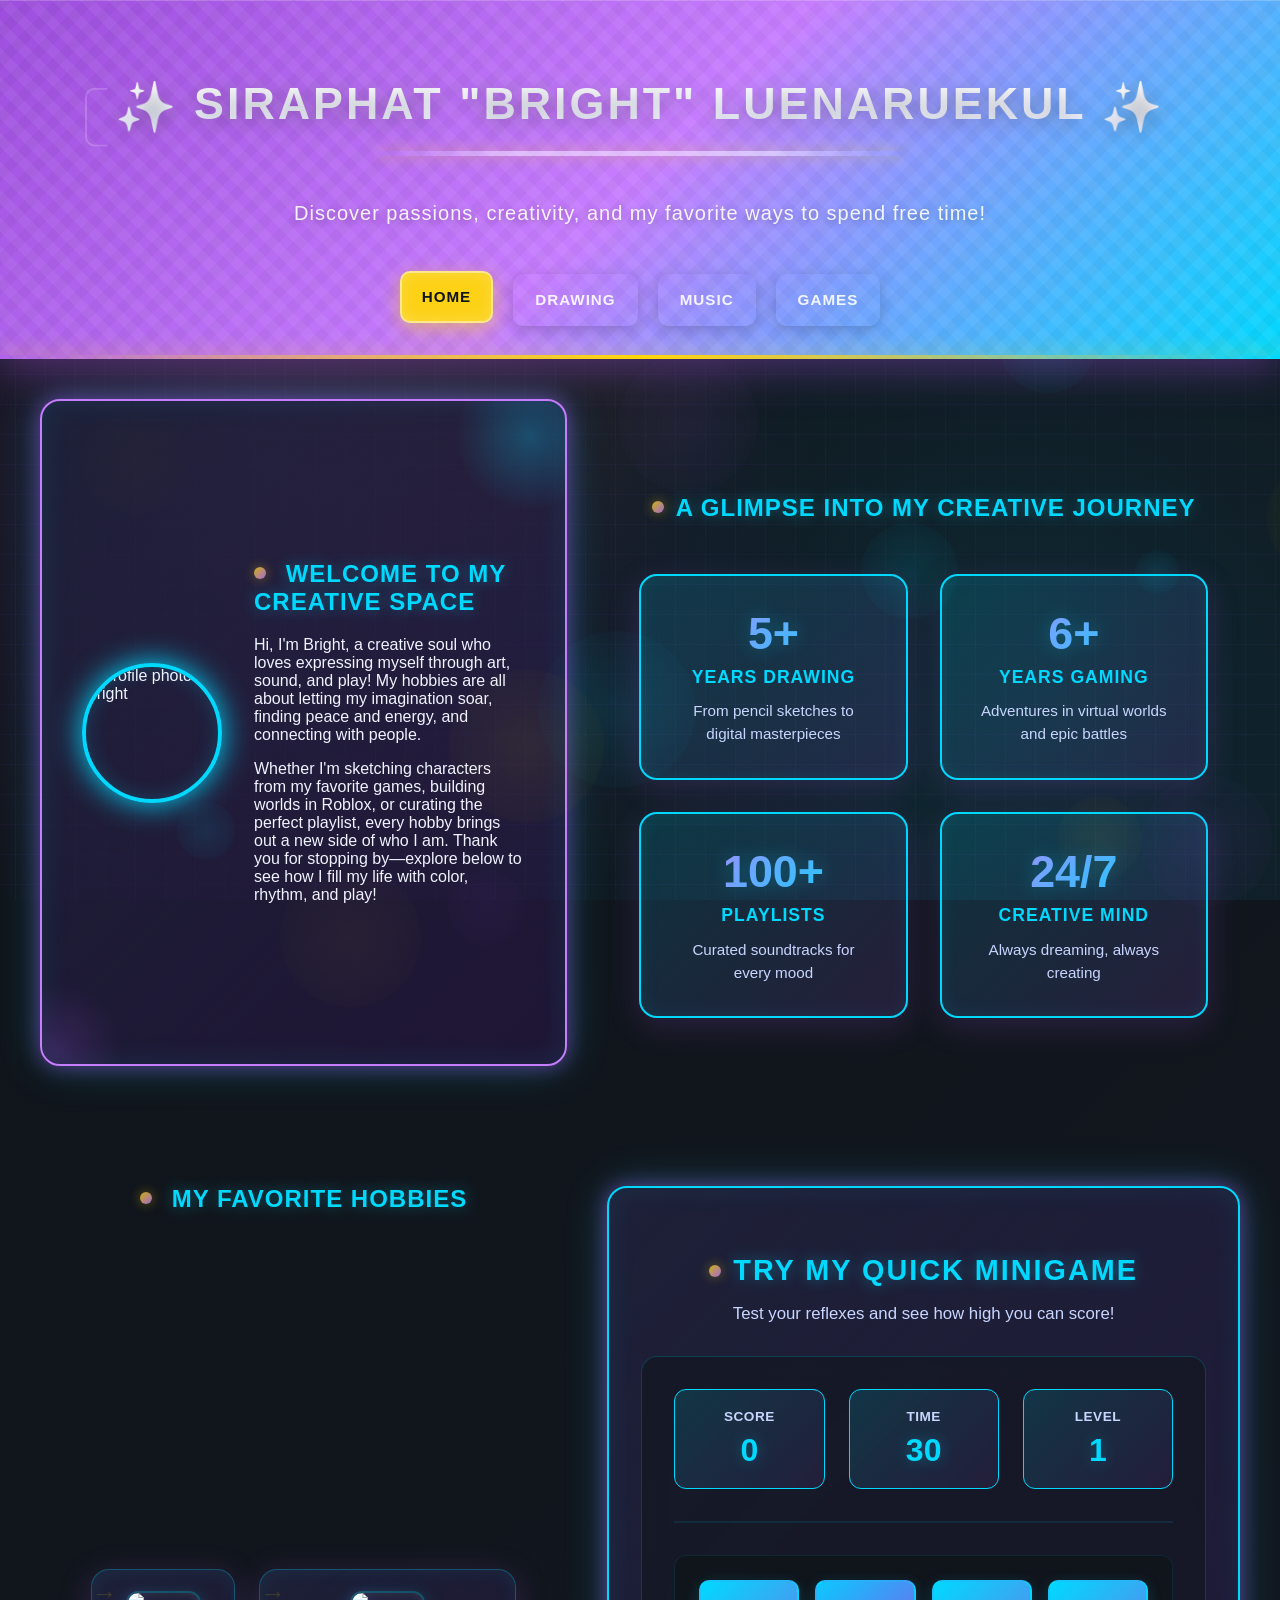
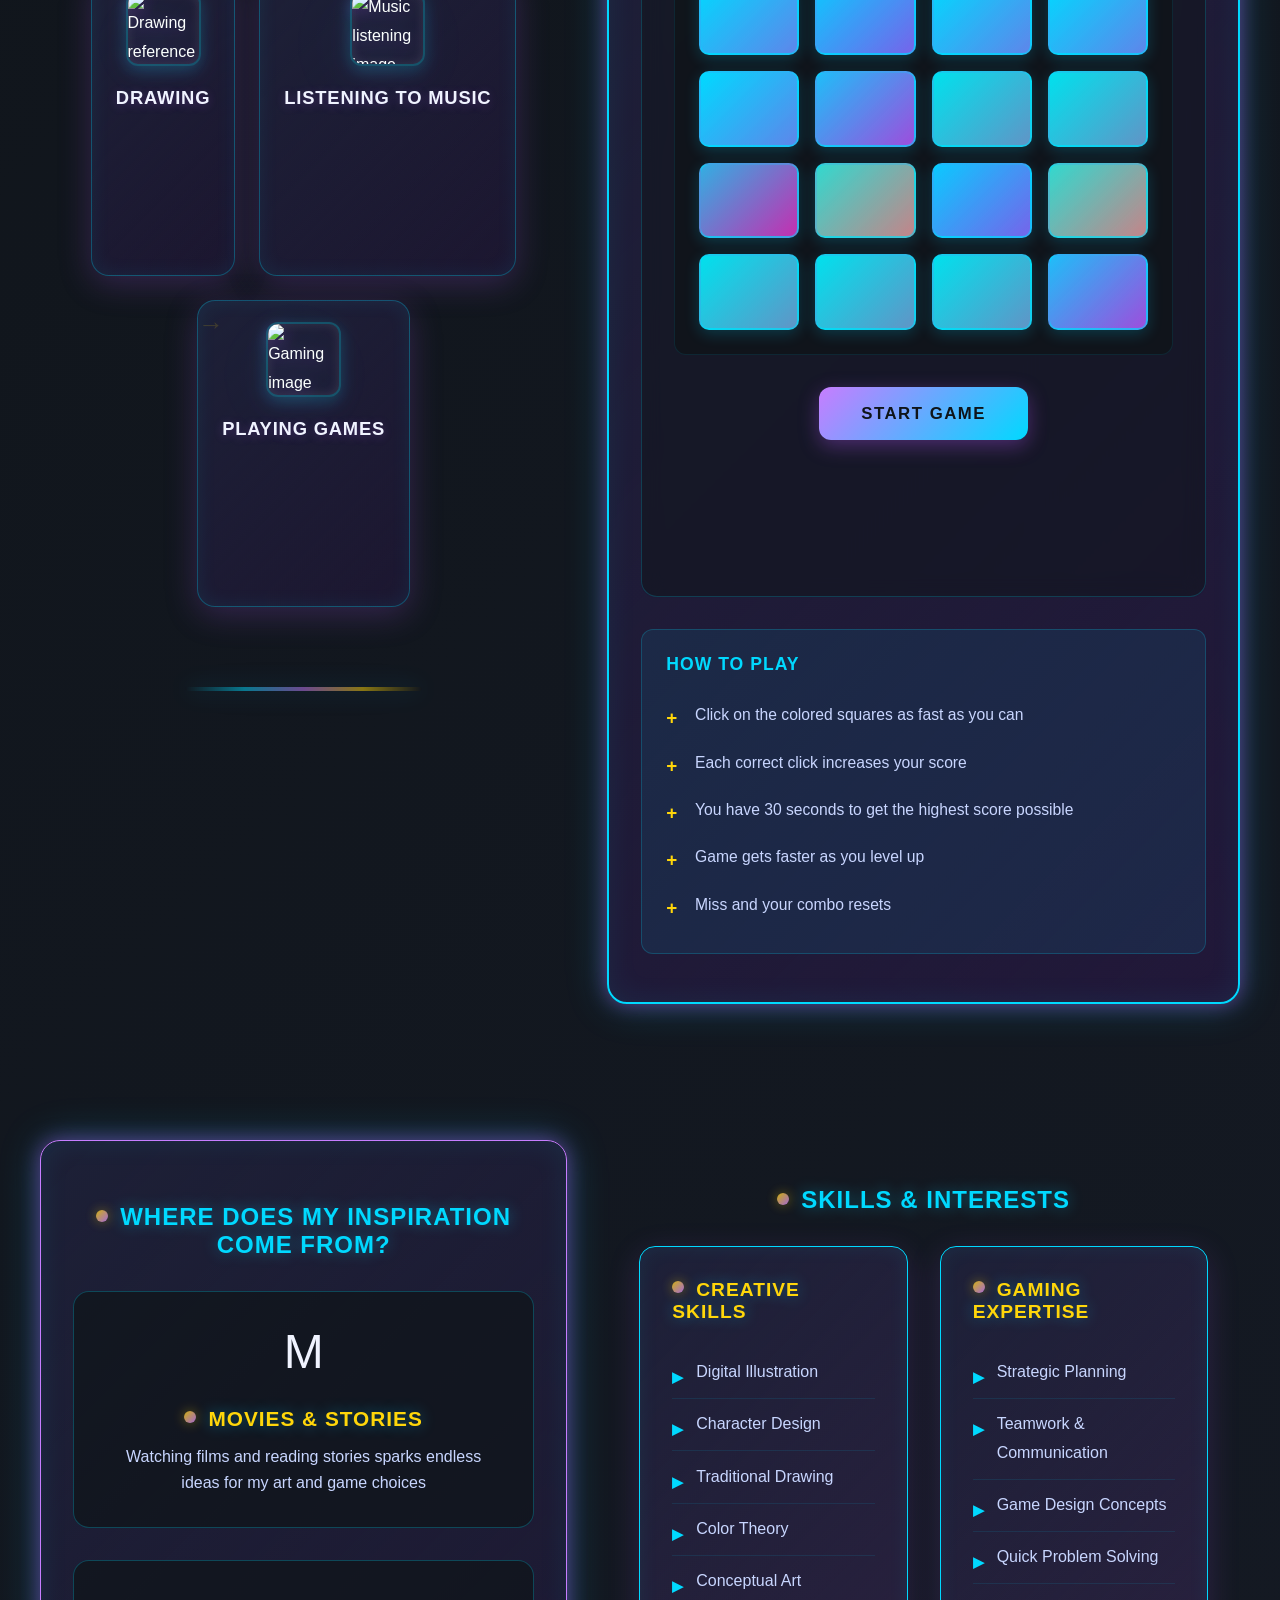
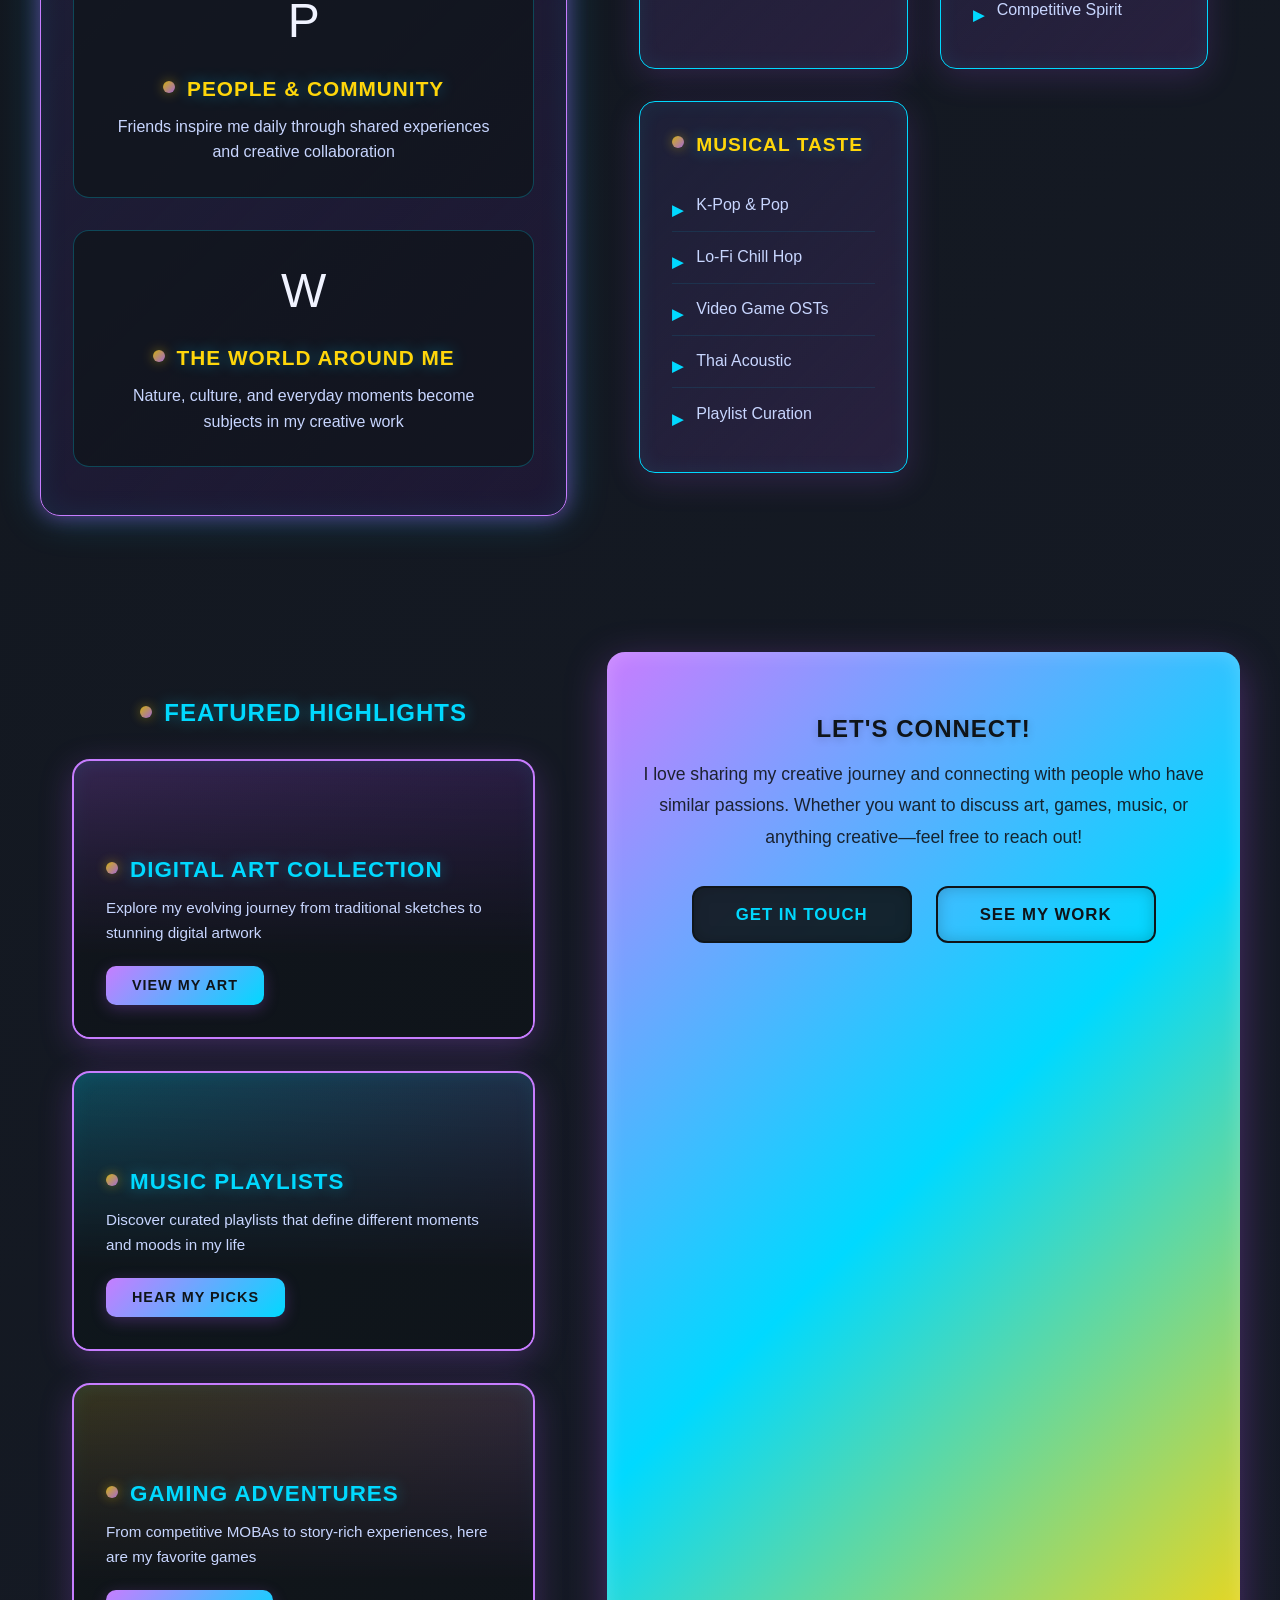
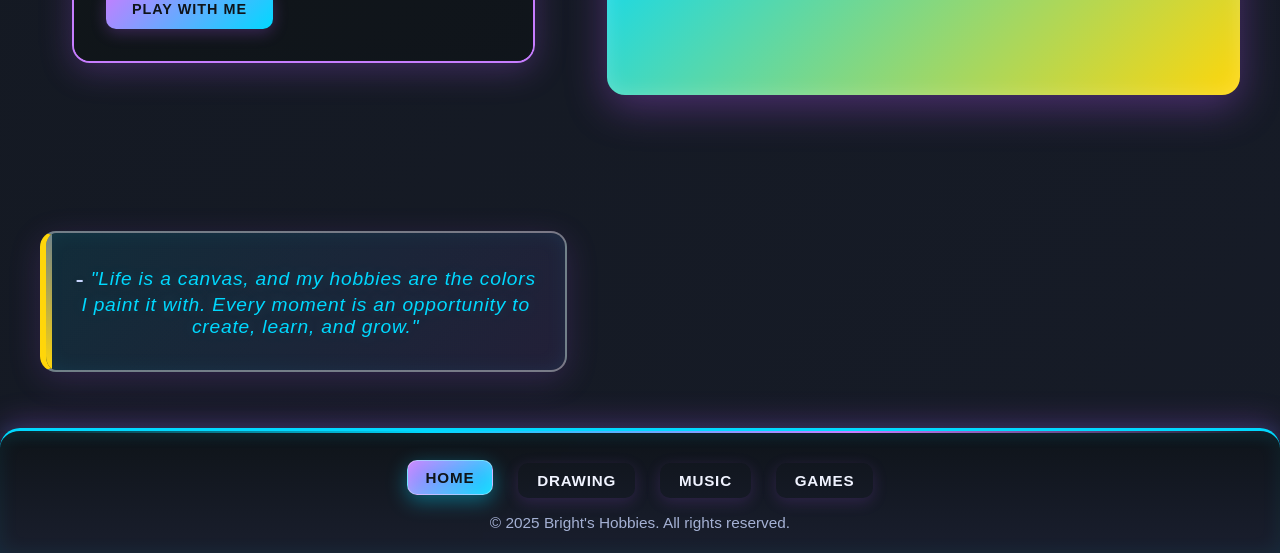
==== commit 0ba8324e: "Add files via upload" ====
--- a/index.html
+++ b/index.html
@@ -29,7 +29,7 @@
     </header>
 
     <main class="home-main" id="content">
-        <!-- Welcome Section -->
+ 
         <section class="about-me" aria-labelledby="about-heading">
             <img src="https://images.unsplash.com/photo-1511512578047-dfb367046420?auto=format&fit=crop&w=400&q=80"
                  alt="Profile photo of Bright"
@@ -49,7 +49,7 @@
             </div>
         </section>
 
-        <!-- Quick Stats Section -->
+  
         <section class="stats-section">
             <h2 style="grid-column: 1 / -1; text-align: center;">A Glimpse Into My Creative Journey</h2>
             <div class="stats-grid">
@@ -76,7 +76,7 @@
             </div>
         </section>
 
-        <!-- Main Hobbies Grid -->
+        
         <section class="hobbies-section" aria-labelledby="hobbies-heading">
             <h2 id="hobbies-heading" style="grid-column: 1 / -1; text-align: center;">
                 My Favorite Hobbies
@@ -108,7 +108,7 @@
             <hr class="section-divider" aria-hidden="true">
         </section>
 
-        <!-- MINIGAME SECTION -->
+      
         <section class="minigame-section">
             <h2>Try My Quick Minigame</h2>
             <p class="minigame-subtitle">Test your reflexes and see how high you can score!</p>
@@ -130,7 +130,7 @@
                 </div>
 
                 <div class="game-board" id="gameBoard">
-                    <!-- Game squares will be generated here -->
+                    
                 </div>
 
                 <div class="game-controls">
@@ -153,7 +153,7 @@
             </div>
         </section>
 
-        <!-- Inspiration Section -->
+      
         <section class="inspiration-section">
             <h2>Where Does My Inspiration Come From?</h2>
             <div class="inspiration-grid">
@@ -175,7 +175,7 @@
             </div>
         </section>
 
-        <!-- Skills & Interests -->
+      
         <section class="skills-section">
             <h2>Skills & Interests</h2>
             <div class="skills-container">
@@ -212,7 +212,7 @@
             </div>
         </section>
 
-        <!-- Featured Works Section -->
+
         <section class="featured-section">
             <h2>Featured Highlights</h2>
             <div class="featured-grid">
@@ -240,7 +240,7 @@
             </div>
         </section>
 
-        <!-- Contact/Connect Section -->
+        
         <section class="connect-section">
             <h2>Let's Connect!</h2>
             <p>I love sharing my creative journey and connecting with people who have similar passions. Whether you want to discuss art, games, music, or anything creative—feel free to reach out!</p>
@@ -250,7 +250,7 @@
             </div>
         </section>
 
-        <!-- Testimonial/Quote Section -->
+        
         <aside class="quote" aria-label="Quote">
             <span style="font-size:1.3em;vertical-align:middle;">-</span>
             <em>"Life is a canvas, and my hobbies are the colors I paint it with. Every moment is an opportunity to create, learn, and grow."</em>
--- a/style.css
+++ b/style.css
@@ -1,5 +1,5 @@
 :root {
-    /* New vibrant color theme */
+
     --bg1: #0f1419;
     --bg2: #1a1f2e;
     --primary: #9d4edd;
@@ -40,7 +40,7 @@
     100% { background-position: 0% 50%; }
 }
 
-/* Multi-layer background effects */
+
 body::before {
     content: "";
     position: fixed;
@@ -72,7 +72,7 @@
     }
 }
 
-/* Animated grid overlay */
+
 body::after {
     content: "";
     position: fixed;
@@ -99,7 +99,7 @@
     z-index: 2;
 }
 
-/* ====== HEADER STYLES ====== */
+
 header {
     padding: 3rem 1rem 1.5rem 1rem;
     background: linear-gradient(135deg, var(--primary) 0%, var(--primary-light) 50%, var(--accent-teal) 100%);
@@ -111,7 +111,7 @@
     overflow: hidden;
 }
 
-/* Header decorative patterns */
+
 header::before {
     content: "";
     position: absolute;
@@ -152,7 +152,7 @@
     background-clip: text;
 }
 
-/* Decorative corner elements */
+
 header h1::before {
     content: "";
     position: absolute;
@@ -286,7 +286,7 @@
     }
 }
 
-/* ====== MAIN CONTENT ====== */
+
 main.home-main {
     display: grid;
     grid-template-columns: 1fr 1.2fr;
@@ -315,7 +315,7 @@
     transition: all 0.4s cubic-bezier(0.34, 1.56, 0.64, 1);
 }
 
-/* Decorative corner orbs */
+
 .about-me::before {
     content: "";
     position: absolute;
@@ -549,7 +549,7 @@
     box-shadow: 0 8px 24px rgba(0, 217, 255, 0.4), inset 0 0 15px rgba(0, 217, 255, 0.2);
 }
 
-/* ====== GAME CARDS ====== */
+
 
 .games-section {
     display: flex;
@@ -744,7 +744,7 @@
     }
 }
 
-/* ====== HOBBY PAGES ====== */
+
 
 main.hobby-main {
     display: flex;
@@ -962,7 +962,7 @@
     font-weight: 900;
 }
 
-/* ====== STATS SECTION ====== */
+
 
 .stats-section {
     display: grid;
@@ -1042,7 +1042,7 @@
     line-height: 1.5;
 }
 
-/* ====== HOBBIES SECTION ====== */
+
 
 .hobbies-section {
     display: grid;
@@ -1050,7 +1050,7 @@
     padding: 2rem 0;
 }
 
-/* ====== INSPIRATION SECTION ====== */
+
 
 .inspiration-section {
     background: linear-gradient(135deg, rgba(30, 33, 57, 0.9) 0%, rgba(90, 24, 154, 0.15) 100%);
@@ -1131,7 +1131,7 @@
     margin: 0;
 }
 
-/* ====== SKILLS SECTION ====== */
+
 
 .skills-section {
     padding: 3rem 2rem;
@@ -1206,7 +1206,7 @@
     padding-left: 2rem;
 }
 
-/* ====== FEATURED SECTION ====== */
+
 
 .featured-section {
     padding: 3rem 2rem;
@@ -1318,7 +1318,7 @@
     border-color: var(--accent-gold);
 }
 
-/* ====== CONNECT SECTION ====== */
+
 
 .connect-section {
     background: linear-gradient(135deg, var(--primary-light) 0%, var(--accent-teal) 50%, var(--accent-gold) 100%);
@@ -1409,7 +1409,7 @@
     color: var(--accent-teal);
 }
 
-/* ====== QUOTE SECTION ====== */
+
 
 .quote {
     margin: 3rem auto 1rem auto;
@@ -1444,7 +1444,7 @@
     text-shadow: 0 0 15px rgba(0, 217, 255, 0.2);
 }
 
-/* ====== RESPONSIVE ====== */
+
 
 @media (max-width: 900px) {
     .stats-grid,
@@ -1492,7 +1492,7 @@
     }
 }
 
-/* ====== FOOTER ====== */
+
 
 footer {
     background: linear-gradient(180deg, rgba(15, 20, 25, 0.98) 0%, rgba(26, 31, 46, 0.98) 100%);
@@ -1578,7 +1578,7 @@
     color: var(--text-secondary);
 }
 
-/* ====== HEADINGS ====== */
+
 
 h2, h3 {
     color: var(--accent-teal);
@@ -1654,7 +1654,7 @@
     padding-left: 1.3em;
 }
 
-/* ====== DIVIDERS ====== */
+
 
 hr {
     border: none;
@@ -1675,7 +1675,7 @@
     box-shadow: 0 0 25px rgba(0, 217, 255, 0.4), 0 0 50px rgba(157, 78, 221, 0.2);
 }
 
-/* ====== MINIGAME SECTION ====== */
+
 
 .minigame-section {
     background: linear-gradient(135deg, rgba(30, 33, 57, 0.95) 0%, rgba(90, 24, 154, 0.2) 100%);
@@ -2007,7 +2007,7 @@
     font-size: 1.2em;
 }
 
-/* ====== RESPONSIVE ====== */
+
 
 @media (max-width: 800px) {
     .game-board {
@@ -2041,7 +2041,7 @@
     }
 }
 
-/* ====== RESPONSIVE ====== */
+
 
 @media (max-width: 600px) {
     body, .about-me, .hobbies-list, main, .hobby-content, .hobby-table-section {
